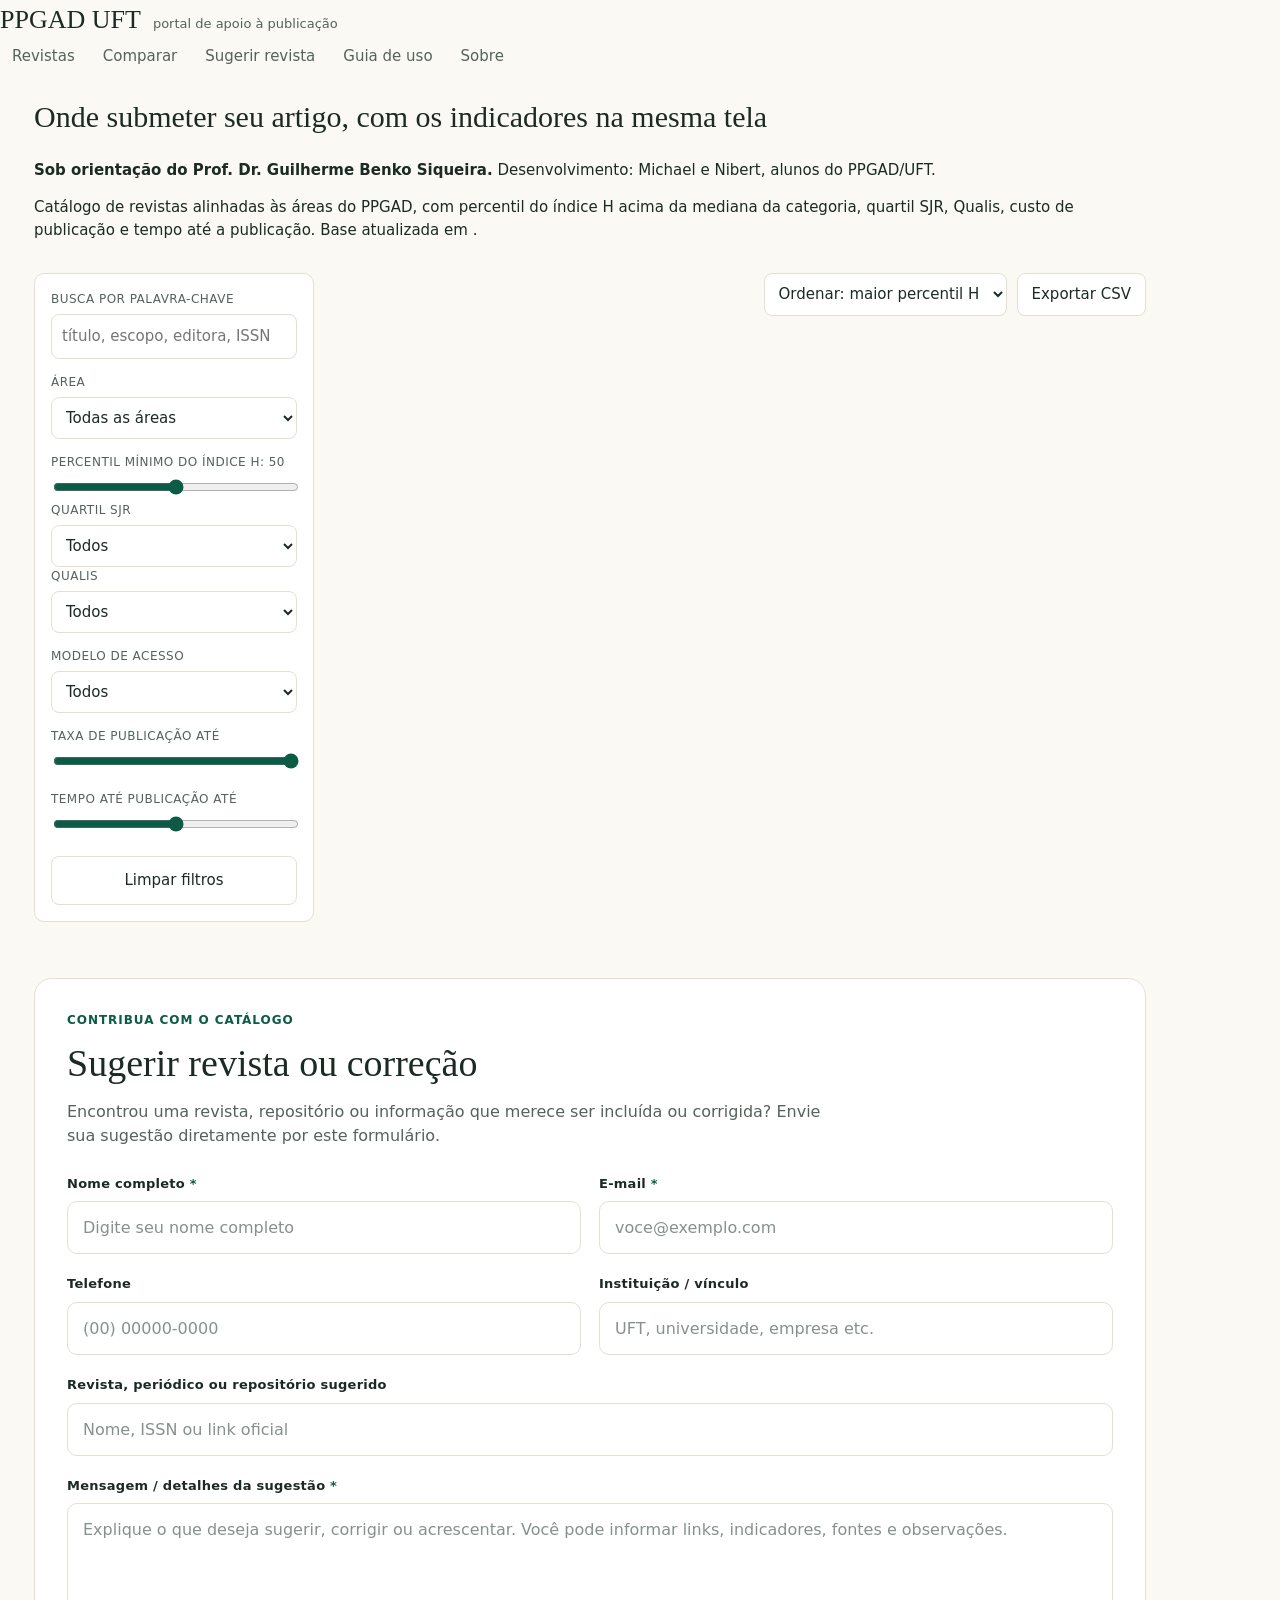
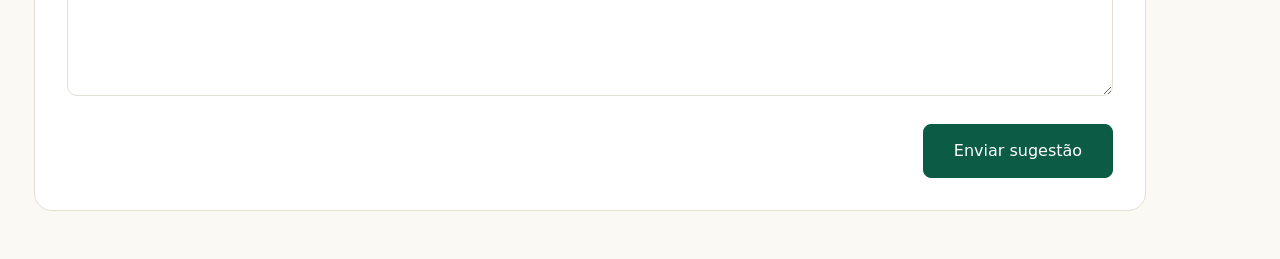
==== index.html @ 0d626e00 "Corrige fechamento da seção principal" ====
<!DOCTYPE html>
<html lang="pt-BR">
<head>
<meta charset="utf-8">
<meta name="viewport" content="width=device-width, initial-scale=1">
<title>PPGAD UFT | Revistas e Repositórios</title><meta name="description" content="Portal de apoio à publicação científica do PPGAD/UFT.">
<link rel="stylesheet" href="assets/css/style.css">
</head>
<body>
<header>
  <div class="brand">PPGAD UFT <small>portal de apoio à publicação</small></div>
  <nav>
    <a href="#" id="nav-rev" class="on">Revistas</a>
    <a href="#comparar" id="nav-cmp">Comparar</a>
    <a href="#sugerir" id="nav-sugerir">Sugerir revista</a>
    <a href="#">Guia de uso</a>
    <a href="#">Sobre</a>
  </nav>
</header>

<main>
  <h1>Onde submeter seu artigo, com os indicadores na mesma tela</h1><p><strong>Sob orientação do Prof. Dr. Guilherme Benko Siqueira.</strong> Desenvolvimento: Michael e Nibert, alunos do PPGAD/UFT.</p>
  <p class="lead">Catálogo de revistas alinhadas às áreas do PPGAD, com percentil do índice H acima da mediana da categoria, quartil SJR, Qualis, custo de publicação e tempo até a publicação. Base atualizada em <span id="base-data"></span>.</p>

  <div class="layout" id="revistas">
    <aside aria-label="Filtros">
      <label for="q">Busca por palavra-chave</label>
      <input type="text" id="q" placeholder="título, escopo, editora, ISSN">
      <label for="area">Área</label>
      <select id="area"><option value="">Todas as áreas</option></select>
      <label for="perc">Percentil mínimo do índice H: <span id="perc-v">50</span></label>
      <input type="range" id="perc" min="0" max="100" value="50">
      <div class="two">
        <div><label for="sjr">Quartil SJR</label><select id="sjr"><option value="">Todos</option><option>Q1</option><option>Q2</option><option>Q3</option><option>Q4</option></select></div>
        <div><label for="qualis">Qualis</label><select id="qualis"><option value="">Todos</option></select></div>
      </div>
      <label for="acesso">Modelo de acesso</label>
      <select id="acesso"><option value="">Todos</option></select>
      <label for="taxa">Taxa de publicação até <span id="taxa-v"></span></label>
      <input type="range" id="taxa" min="0" step="100">
      <label for="dias">Tempo até publicação até <span id="dias-v"></span></label>
      <input type="range" id="dias" min="0" step="1">
      <button type="button" id="limpar">Limpar filtros</button>
    </aside>

    <section aria-live="polite">
      <div class="bar">
        <span id="count"></span>
        <div>
          <select id="ord" aria-label="Ordenar">
            <option value="h">Ordenar: maior percentil H</option>
            <option value="nome">Ordenar: nome (A–Z)</option>
            <option value="taxa">Ordenar: menor taxa</option>
            <option value="dias">Ordenar: menor prazo</option>
          </select>
          <button type="button" id="csv">Exportar CSV</button>
        </div>
      </div>
      <div id="lista"></div>
    </section>
  </div>

  <section id="comparar">
    <h2 style="font-size:28px;margin:32px 0 12px">Comparar revistas</h2>
    <div class="scroll" id="cmp-tabela"></div>
  </section>
<section id="sugerir" class="suggest-section" aria-labelledby="sugerir-titulo">
  <div class="suggest-header">
    <div>
      <div class="eyebrow">Contribua com o catálogo</div>
      <h2 id="sugerir-titulo">Sugerir revista ou correção</h2>
      <p>Encontrou uma revista, repositório ou informação que merece ser incluída ou corrigida? Envie sua sugestão diretamente por este formulário.</p>
    </div>
  </div>
  <form class="suggest-form" action="https://formsubmit.co/mdqmichael@gmail.com" method="POST">
    <input type="hidden" name="_subject" value="Sugestão para o portal PPGAD UFT">
    <input type="hidden" name="_template" value="table">
    <input type="hidden" name="_captcha" value="true">
    <input type="hidden" name="_next" value="https://agroenergia.github.io/UFT/">
    <div class="suggest-grid">
      <div class="field"><label for="nome">Nome completo <span>*</span></label><input id="nome" name="nome" type="text" required autocomplete="name" placeholder="Digite seu nome completo"></div>
      <div class="field"><label for="email">E-mail <span>*</span></label><input id="email" name="email" type="email" required autocomplete="email" placeholder="voce@exemplo.com"></div>
      <div class="field"><label for="telefone">Telefone</label><input id="telefone" name="telefone" type="tel" autocomplete="tel" placeholder="(00) 00000-0000"></div>
      <div class="field"><label for="instituicao">Instituição / vínculo</label><input id="instituicao" name="instituicao" type="text" placeholder="UFT, universidade, empresa etc."></div>
      <div class="field field-full"><label for="revista">Revista, periódico ou repositório sugerido</label><input id="revista" name="revista" type="text" placeholder="Nome, ISSN ou link oficial"></div>
      <div class="field field-full"><label for="mensagem">Mensagem / detalhes da sugestão <span>*</span></label><textarea id="mensagem" name="mensagem" rows="7" required placeholder="Explique o que deseja sugerir, corrigir ou acrescentar. Você pode informar links, indicadores, fontes e observações."></textarea></div>
    </div>
    <div class="suggest-actions"><button type="submit" class="primary suggest-submit">Enviar sugestão</button></div>
  </form>
</section>
</main>

<script type="module" src="assets/js/app.js?v=20260925"></script>
</body>
</html>
---- assets/css/style.css ----
:root{--bg:#fbf9f3;--card:#fff;--ink:#1c2a24;--mut:#55625b;--line:#e3dfd2;--g:#0b5b45;--chip:#f3f0e4}*{box-sizing:border-box}html{scroll-behavior:smooth;scroll-padding-top:80px}body{margin:0;background:var(--bg);color:var(--ink);font:15px/1.5 system-ui,-apple-system,"Segoe UI",sans-serif}h1,h2,.brand{font-family:Georgia,"Times New Roman",serif;font-weight:400}.site-nav{display:flex;align-items:center;justify-content:space-between;flex-wrap:wrap;gap:8px 24px;padding:14px 34px;border-bottom:1px solid var(--line)}.brand{font-size:26px}.brand small{font:13px system-ui,sans-serif;color:var(--mut);margin-left:6px}nav{display:flex;gap:4px}nav a{padding:6px 12px;border-radius:6px;color:var(--mut);text-decoration:none}nav a:hover{background:var(--chip)}main{max-width:1180px;padding:0 34px 48px}.hero{padding-top:1px}.hero h1{font-size:clamp(30px,5vw,48px);line-height:1.2;margin:40px 0 20px;max-width:800px}.hero p{color:var(--mut);max-width:800px}.layout{display:grid;grid-template-columns:280px 1fr;gap:24px;margin-top:32px;align-items:start}@media(max-width:800px){.layout{grid-template-columns:1fr}.site-nav,main{padding-left:16px;padding-right:16px}}aside,.card{background:var(--card);border:1px solid var(--line);border-radius:10px}aside{padding:16px}label{display:block;font-size:12px;letter-spacing:.04em;color:var(--mut);margin:14px 0 6px;text-transform:uppercase}aside label:first-child{margin-top:0}input[type=text],select{width:100%;padding:10px;border:1px solid var(--line);border-radius:8px;background:var(--card);color:var(--ink);font:inherit}input[type=range]{width:100%;accent-color:var(--g)}button,.btn{font:inherit;font-weight:500;padding:9px 14px;border:1px solid var(--line);border-radius:8px;background:var(--card);color:var(--ink);cursor:pointer;text-decoration:none;display:inline-block}button:hover,.btn:hover{border-color:var(--g)}:focus-visible{outline:2px solid var(--g);outline-offset:2px}aside button{width:100%;margin-top:18px;padding:12px}.bar{display:flex;justify-content:space-between;align-items:center;flex-wrap:wrap;gap:10px;margin-bottom:12px;color:var(--mut)}.bar div{display:flex;gap:10px}.bar select{width:auto}.card{position:relative;padding:16px 18px;margin-bottom:16px}.card h2{font-size:21px;margin:0 0 2px;padding-right:100px}.meta{font-size:12.5px;color:var(--mut)}.card p{margin:8px 0 12px}.cmp{position:absolute;top:16px;right:18px;font-size:13px;color:var(--mut);display:flex;gap:6px;align-items:center}.chips{display:flex;flex-wrap:wrap;gap:8px;margin-bottom:14px}.chips span{background:var(--chip);border:1px solid var(--line);border-radius:999px;padding:3px 12px;font-size:13px}.act{display:flex;align-items:center;gap:12px;flex-wrap:wrap}.act small{color:var(--mut)}.empty{padding:40px 0;color:var(--mut)}#comparar{display:none}table{width:100%;border-collapse:collapse;background:var(--card);border:1px solid var(--line)}th,td{padding:10px 12px;text-align:left;border-bottom:1px solid var(--line);vertical-align:top}.scroll{overflow-x:auto}.site-footer{border-top:1px solid var(--line);padding:28px 34px;color:var(--mut)}.site-footer a{color:var(--g)}.mentor{border:1px solid var(--line);background:var(--card);border-radius:12px;padding:16px;margin-top:16px;max-width:700px}.eyebrow{font-size:12px;text-transform:uppercase;letter-spacing:.08em;color:var(--g);font-weight:700}
.modal-backdrop{position:fixed;inset:0;background:rgba(20,32,27,.58);display:flex;align-items:center;justify-content:center;padding:18px;z-index:1000;backdrop-filter:blur(3px)}.modal-backdrop[hidden]{display:none}.modal{position:relative;width:min(680px,100%);max-height:92vh;overflow:auto;background:var(--card);border:1px solid var(--line);border-radius:16px;padding:26px;box-shadow:0 24px 70px rgba(0,0,0,.22)}.modal h2{font-size:30px;margin:4px 45px 6px 0}.modal-intro{color:var(--mut);margin:0 0 18px}.modal-close{position:absolute;right:16px;top:14px;border:0;background:transparent;font-size:30px;line-height:1;padding:4px 9px;color:var(--mut)}.modal-close:hover{background:var(--chip);border-color:transparent}.form-grid{display:grid;grid-template-columns:1fr 1fr;gap:0 14px}.modal textarea{width:100%;resize:vertical;padding:10px;border:1px solid var(--line);border-radius:8px;background:var(--card);color:var(--ink);font:inherit}.modal-actions{display:flex;justify-content:flex-end;gap:10px;margin-top:18px}.modal .primary{background:var(--g);color:#fff;border-color:var(--g)}.modal .primary:hover{opacity:.92}@media(max-width:600px){.modal{padding:20px}.form-grid{grid-template-columns:1fr}.modal h2{font-size:25px}}
/* Formulário de sugestões — seção integrada à página */
.suggest-section{margin:56px 0 0;padding:32px;background:var(--card);border:1px solid var(--line);border-radius:18px;scroll-margin-top:90px}.suggest-header{max-width:780px}.suggest-section h2{font-size:clamp(28px,4vw,38px);margin:6px 0 8px}.suggest-header p{color:var(--mut);font-size:16px;margin:0}.suggest-form{margin-top:26px}.suggest-grid{display:grid;grid-template-columns:1fr 1fr;gap:20px 18px}.field label{font-size:13px;margin:0 0 8px;letter-spacing:.02em;text-transform:none;font-weight:600;color:var(--ink)}.field label span{color:var(--g)}.suggest-form input,.suggest-form textarea{width:100%;padding:14px 15px;border:1px solid var(--line);border-radius:10px;background:#fff;color:var(--ink);font:inherit;font-size:16px;line-height:1.45;min-height:50px}.suggest-form textarea{min-height:170px;resize:vertical}.suggest-form input::placeholder,.suggest-form textarea::placeholder{color:#87918b}.suggest-form input:focus,.suggest-form textarea:focus{border-color:var(--g);outline:2px solid rgba(11,91,69,.12);outline-offset:1px}.field-full{grid-column:1 / -1}.suggest-actions{display:flex;justify-content:flex-end;margin-top:22px}.suggest-submit{min-width:190px;padding:14px 22px;background:var(--g);color:#fff;border-color:var(--g);font-size:16px}.suggest-submit:hover{opacity:.92;color:#fff}.site-footer{margin-top:28px}@media(max-width:700px){.suggest-section{margin-top:40px;padding:22px 18px;border-radius:14px}.suggest-grid{grid-template-columns:1fr;gap:17px}.field-full{grid-column:auto}.suggest-actions{justify-content:stretch}.suggest-submit{width:100%;min-height:54px}.suggest-form input,.suggest-form textarea{font-size:16px;padding:14px}.suggest-section h2{font-size:28px}}
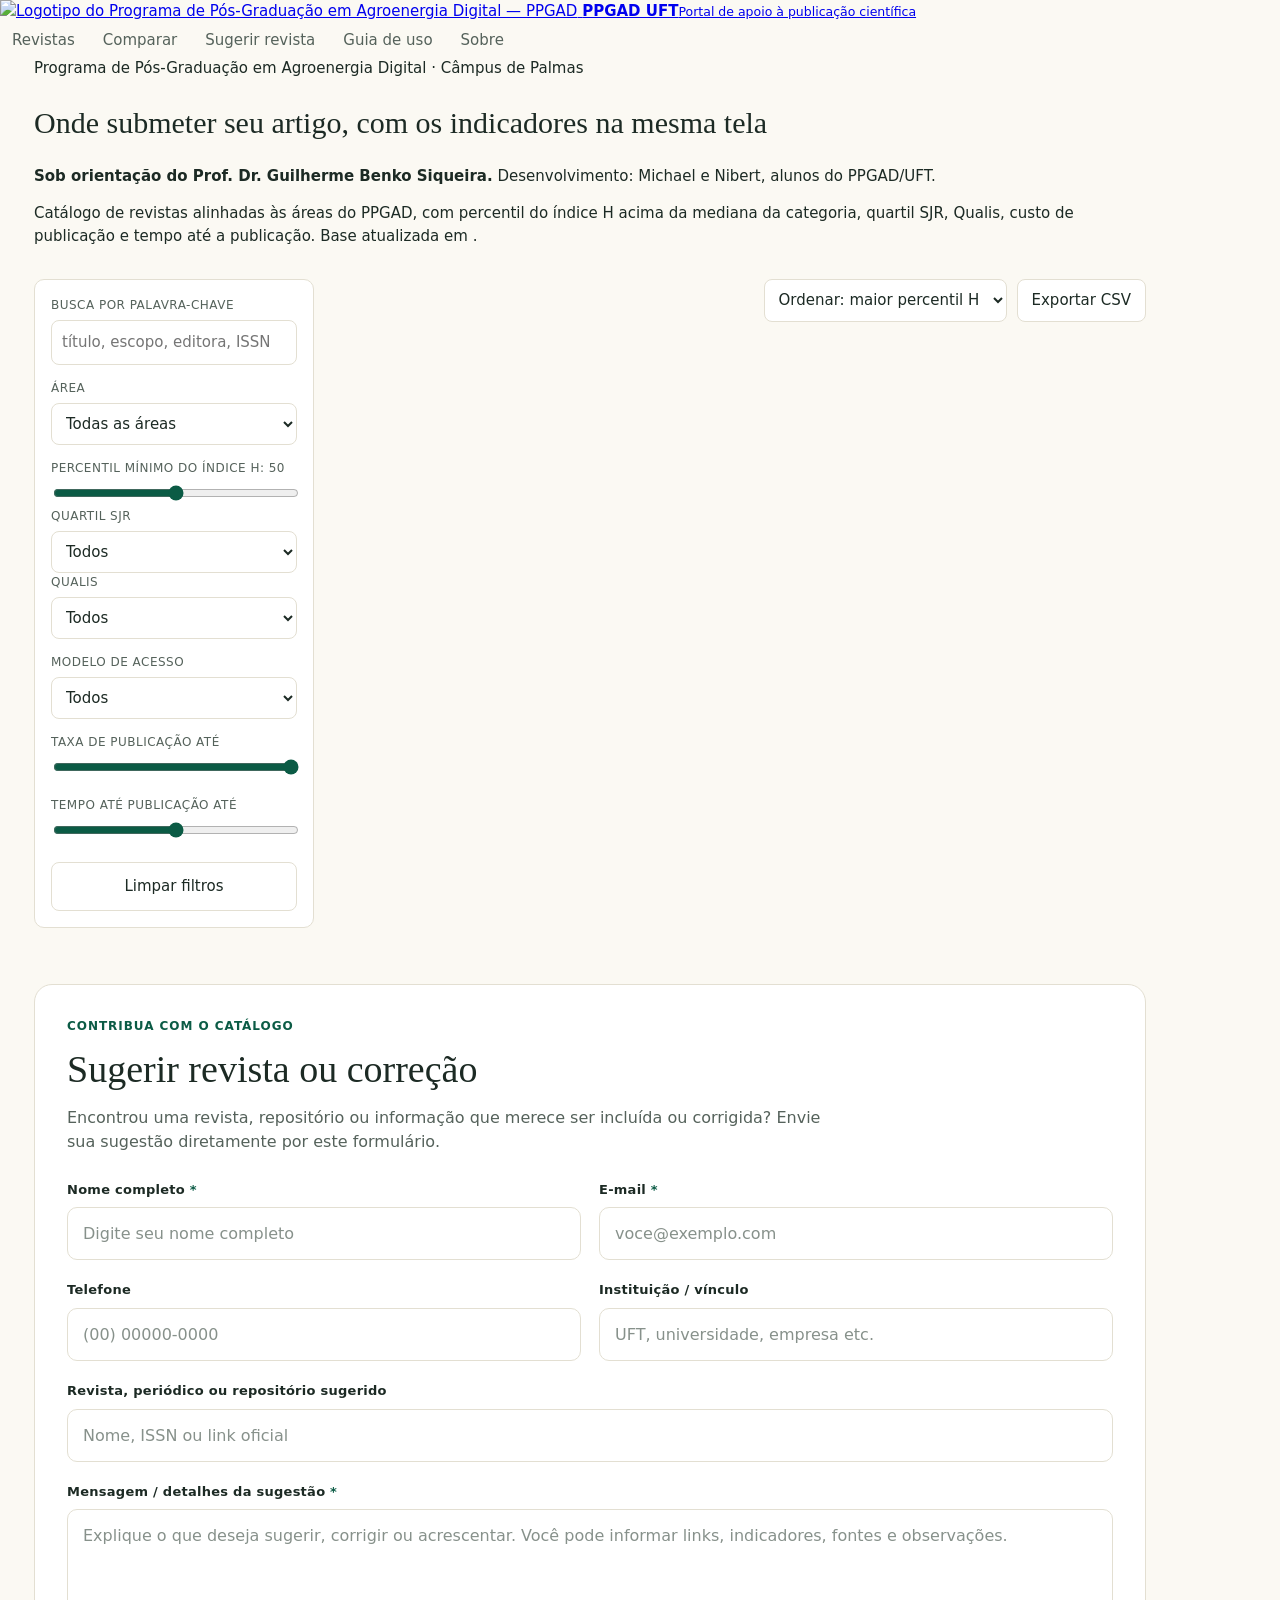
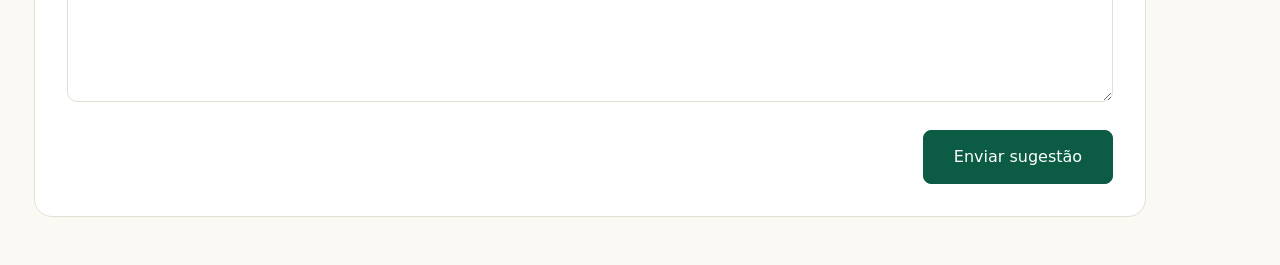
==== commit a26ad5a1: "Adiciona identidade visual oficial do PPGAD ao cabeçalho" ====
--- a/index.html
+++ b/index.html
@@ -7,8 +7,11 @@
 <link rel="stylesheet" href="assets/css/style.css">
 </head>
 <body>
-<header>
-  <div class="brand">PPGAD UFT <small>portal de apoio à publicação</small></div>
+<header class="site-header">
+  <a class="brand-lockup" href="#revistas" aria-label="PPGAD UFT — início">
+    <img class="ppgad-logo" src="https://docs.uft.edu.br/share/proxy/alfresco-noauth/api/internal/shared/node/UI5_A5t5TrCZ39Srrs4OSQ/content/PPGAD_Sigla.png" alt="Logotipo do Programa de Pós-Graduação em Agroenergia Digital — PPGAD">
+    <span class="brand-text"><strong>PPGAD UFT</strong><small>Portal de apoio à publicação científica</small></span>
+  </a>
   <nav>
     <a href="#" id="nav-rev" class="on">Revistas</a>
     <a href="#comparar" id="nav-cmp">Comparar</a>
@@ -19,6 +22,7 @@
 </header>
 
 <main>
+  <div class="program-badge">Programa de Pós-Graduação em Agroenergia Digital · Câmpus de Palmas</div>
   <h1>Onde submeter seu artigo, com os indicadores na mesma tela</h1><p><strong>Sob orientação do Prof. Dr. Guilherme Benko Siqueira.</strong> Desenvolvimento: Michael e Nibert, alunos do PPGAD/UFT.</p>
   <p class="lead">Catálogo de revistas alinhadas às áreas do PPGAD, com percentil do índice H acima da mediana da categoria, quartil SJR, Qualis, custo de publicação e tempo até a publicação. Base atualizada em <span id="base-data"></span>.</p>
 
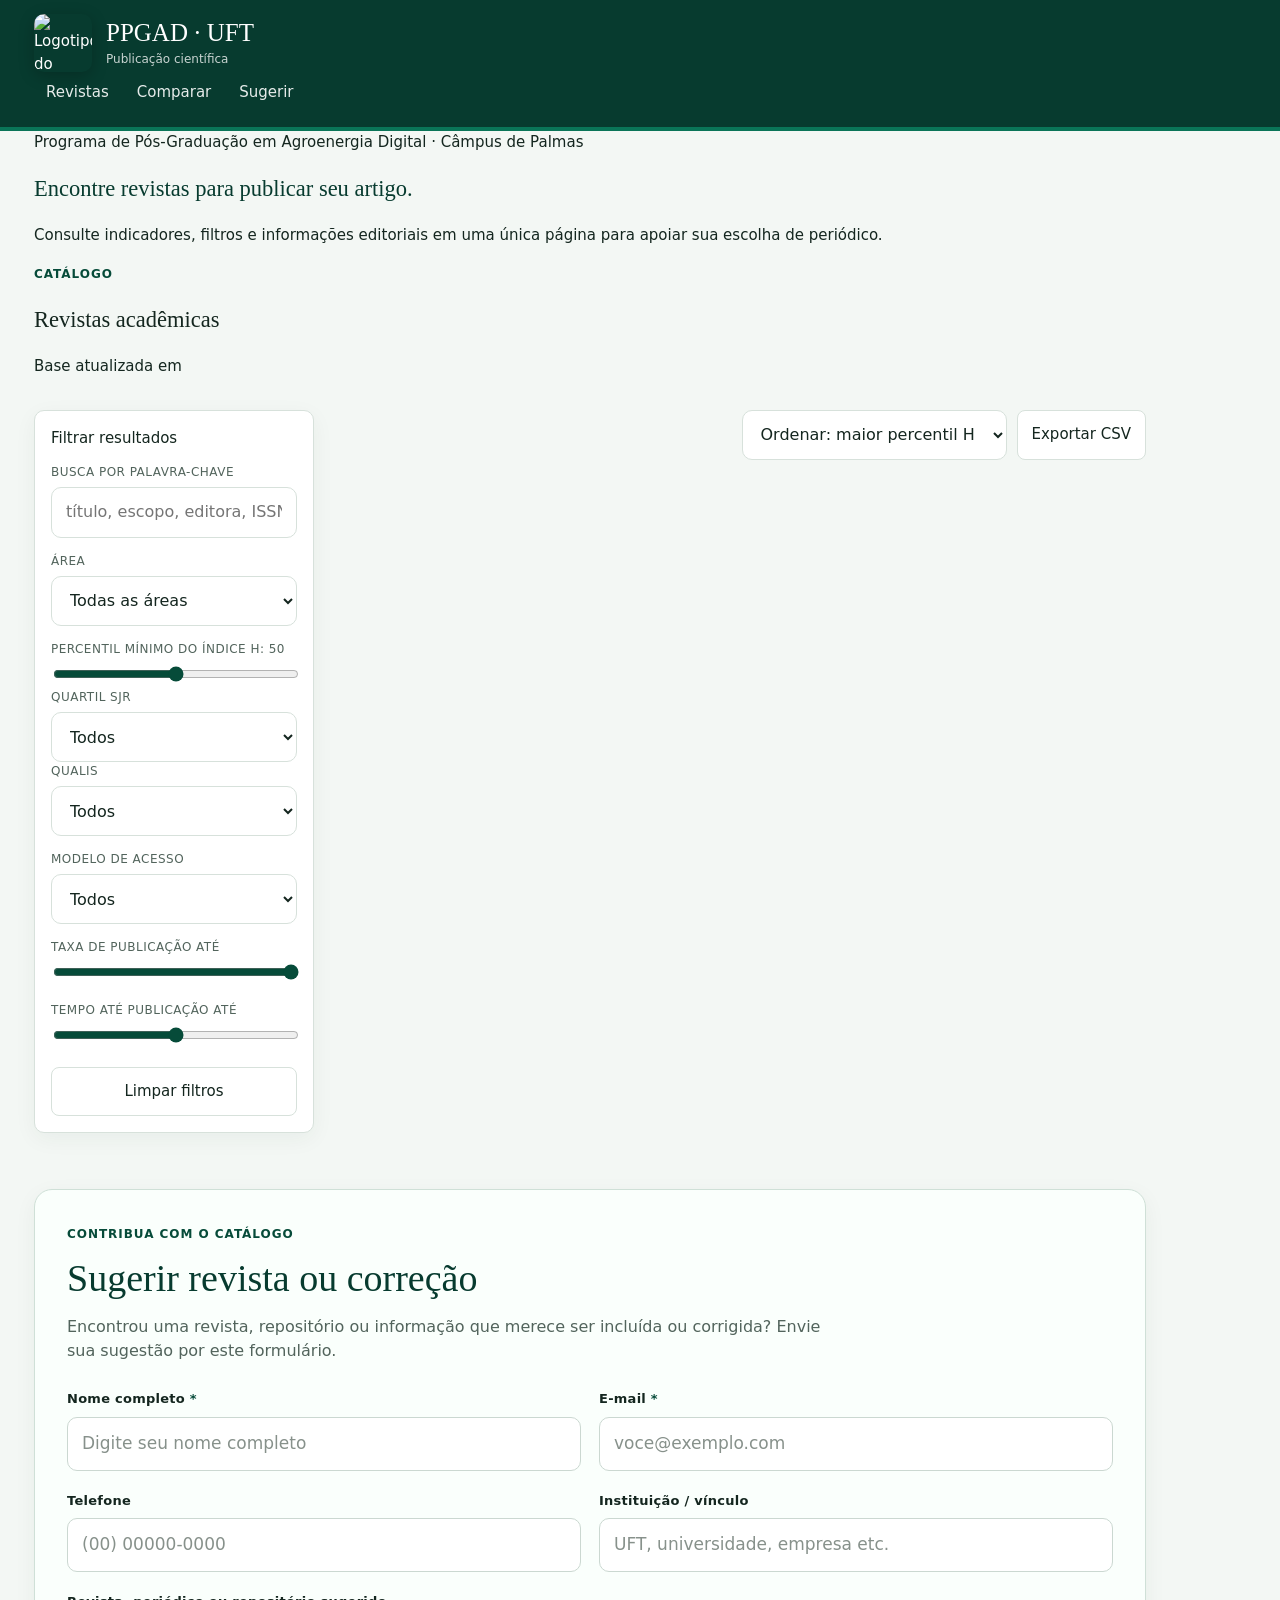
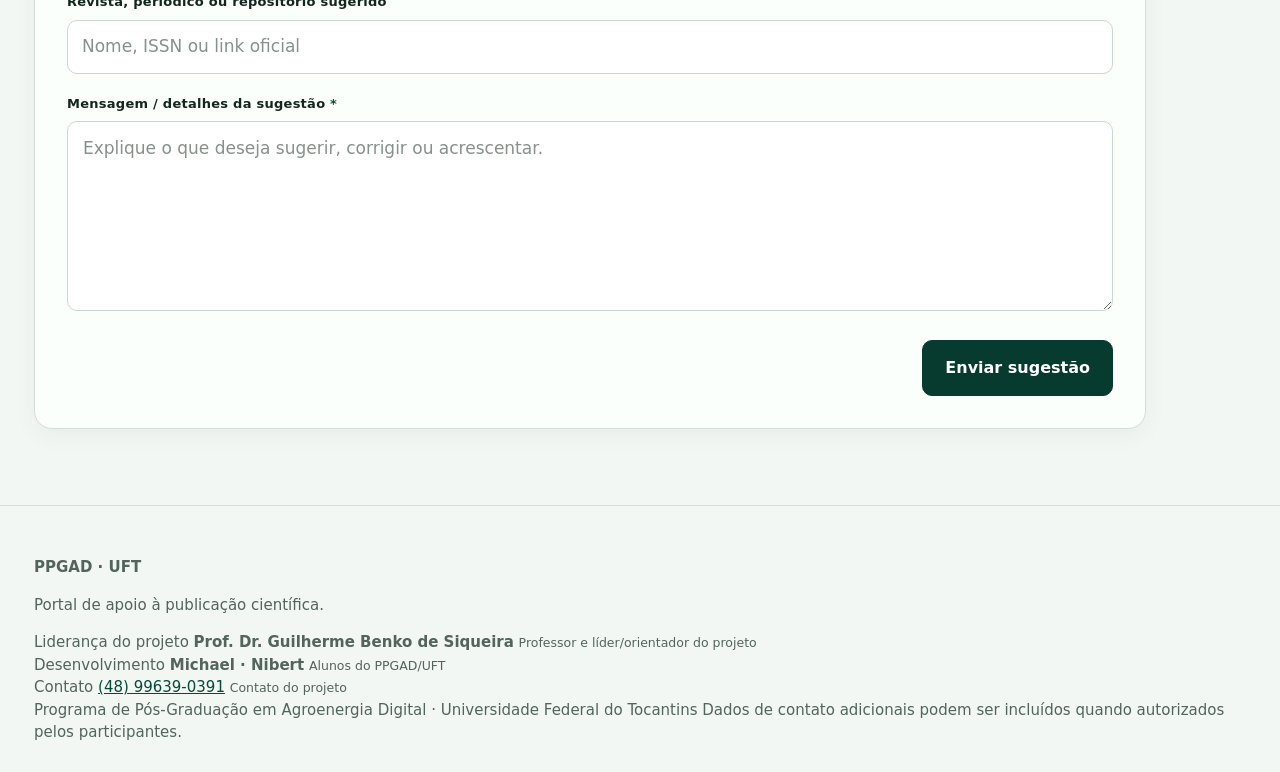
==== commit cb6a3d57: "Refina layout de página única e organiza créditos no rodapé" ====
--- a/index.html
+++ b/index.html
@@ -3,97 +3,197 @@
 <head>
 <meta charset="utf-8">
 <meta name="viewport" content="width=device-width, initial-scale=1">
-<title>PPGAD UFT | Revistas e Repositórios</title><meta name="description" content="Portal de apoio à publicação científica do PPGAD/UFT.">
+<title>PPGAD UFT | Revistas e Repositórios</title>
+<meta name="description" content="Portal de apoio à publicação científica do Programa de Pós-Graduação em Agroenergia Digital da UFT.">
 <link rel="stylesheet" href="assets/css/style.css">
 </head>
 <body>
+
 <header class="site-header">
-  <a class="brand-lockup" href="#revistas" aria-label="PPGAD UFT — início">
-    <img class="ppgad-logo" src="https://docs.uft.edu.br/share/proxy/alfresco-noauth/api/internal/shared/node/UI5_A5t5TrCZ39Srrs4OSQ/content/PPGAD_Sigla.png" alt="Logotipo do Programa de Pós-Graduação em Agroenergia Digital — PPGAD">
-    <span class="brand-text"><strong>PPGAD UFT</strong><small>Portal de apoio à publicação científica</small></span>
-  </a>
-  <nav>
-    <a href="#" id="nav-rev" class="on">Revistas</a>
-    <a href="#comparar" id="nav-cmp">Comparar</a>
-    <a href="#sugerir" id="nav-sugerir">Sugerir revista</a>
-    <a href="#">Guia de uso</a>
-    <a href="#">Sobre</a>
-  </nav>
+  <div class="header-inner">
+    <a class="brand-lockup" href="#inicio" aria-label="PPGAD UFT — início">
+      <img class="ppgad-logo" src="https://docs.uft.edu.br/share/proxy/alfresco-noauth/api/internal/shared/node/UI5_A5t5TrCZ39Srrs4OSQ/content/PPGAD_Sigla.png" alt="Logotipo do Programa de Pós-Graduação em Agroenergia Digital — PPGAD">
+      <span class="brand-text">
+        <strong>PPGAD · UFT</strong>
+        <small>Publicação científica</small>
+      </span>
+    </a>
+    <nav aria-label="Navegação principal">
+      <a href="#revistas" class="on">Revistas</a>
+      <a href="#comparar">Comparar</a>
+      <a href="#sugerir">Sugerir</a>
+    </nav>
+  </div>
 </header>
 
-<main>
-  <div class="program-badge">Programa de Pós-Graduação em Agroenergia Digital · Câmpus de Palmas</div>
-  <h1>Onde submeter seu artigo, com os indicadores na mesma tela</h1><p><strong>Sob orientação do Prof. Dr. Guilherme Benko Siqueira.</strong> Desenvolvimento: Michael e Nibert, alunos do PPGAD/UFT.</p>
-  <p class="lead">Catálogo de revistas alinhadas às áreas do PPGAD, com percentil do índice H acima da mediana da categoria, quartil SJR, Qualis, custo de publicação e tempo até a publicação. Base atualizada em <span id="base-data"></span>.</p>
+<main id="inicio">
+  <section class="intro">
+    <div class="program-kicker">Programa de Pós-Graduação em Agroenergia Digital · Câmpus de Palmas</div>
+    <h1>Encontre revistas para publicar seu artigo.</h1>
+    <p class="lead">Consulte indicadores, filtros e informações editoriais em uma única página para apoiar sua escolha de periódico.</p>
+  </section>
 
-  <div class="layout" id="revistas">
-    <aside aria-label="Filtros">
-      <label for="q">Busca por palavra-chave</label>
-      <input type="text" id="q" placeholder="título, escopo, editora, ISSN">
-      <label for="area">Área</label>
-      <select id="area"><option value="">Todas as áreas</option></select>
-      <label for="perc">Percentil mínimo do índice H: <span id="perc-v">50</span></label>
-      <input type="range" id="perc" min="0" max="100" value="50">
-      <div class="two">
-        <div><label for="sjr">Quartil SJR</label><select id="sjr"><option value="">Todos</option><option>Q1</option><option>Q2</option><option>Q3</option><option>Q4</option></select></div>
-        <div><label for="qualis">Qualis</label><select id="qualis"><option value="">Todos</option></select></div>
+  <section class="catalog-section" id="revistas" aria-labelledby="titulo-revistas">
+    <div class="section-heading">
+      <div>
+        <span class="eyebrow">Catálogo</span>
+        <h2 id="titulo-revistas">Revistas acadêmicas</h2>
       </div>
-      <label for="acesso">Modelo de acesso</label>
-      <select id="acesso"><option value="">Todos</option></select>
-      <label for="taxa">Taxa de publicação até <span id="taxa-v"></span></label>
-      <input type="range" id="taxa" min="0" step="100">
-      <label for="dias">Tempo até publicação até <span id="dias-v"></span></label>
-      <input type="range" id="dias" min="0" step="1">
-      <button type="button" id="limpar">Limpar filtros</button>
-    </aside>
+      <span class="data-note">Base atualizada em <span id="base-data"></span></span>
+    </div>
 
-    <section aria-live="polite">
-      <div class="bar">
-        <span id="count"></span>
-        <div>
-          <select id="ord" aria-label="Ordenar">
-            <option value="h">Ordenar: maior percentil H</option>
-            <option value="nome">Ordenar: nome (A–Z)</option>
-            <option value="taxa">Ordenar: menor taxa</option>
-            <option value="dias">Ordenar: menor prazo</option>
-          </select>
-          <button type="button" id="csv">Exportar CSV</button>
+    <div class="layout">
+      <aside aria-label="Filtros">
+        <div class="filter-title">Filtrar resultados</div>
+
+        <label for="q">Busca por palavra-chave</label>
+        <input type="text" id="q" placeholder="título, escopo, editora, ISSN">
+
+        <label for="area">Área</label>
+        <select id="area"><option value="">Todas as áreas</option></select>
+
+        <label for="perc">Percentil mínimo do índice H: <span id="perc-v">50</span></label>
+        <input type="range" id="perc" min="0" max="100" value="50">
+
+        <div class="two">
+          <div>
+            <label for="sjr">Quartil SJR</label>
+            <select id="sjr">
+              <option value="">Todos</option>
+              <option>Q1</option><option>Q2</option><option>Q3</option><option>Q4</option>
+            </select>
+          </div>
+          <div>
+            <label for="qualis">Qualis</label>
+            <select id="qualis"><option value="">Todos</option></select>
+          </div>
+        </div>
+
+        <label for="acesso">Modelo de acesso</label>
+        <select id="acesso"><option value="">Todos</option></select>
+
+        <label for="taxa">Taxa de publicação até <span id="taxa-v"></span></label>
+        <input type="range" id="taxa" min="0" step="100">
+
+        <label for="dias">Tempo até publicação até <span id="dias-v"></span></label>
+        <input type="range" id="dias" min="0" step="1">
+
+        <button type="button" id="limpar" class="filter-clear">Limpar filtros</button>
+      </aside>
+
+      <section aria-live="polite">
+        <div class="bar">
+          <span id="count"></span>
+          <div class="bar-actions">
+            <select id="ord" aria-label="Ordenar">
+              <option value="h">Ordenar: maior percentil H</option>
+              <option value="nome">Ordenar: nome (A–Z)</option>
+              <option value="taxa">Ordenar: menor taxa</option>
+              <option value="dias">Ordenar: menor prazo</option>
+            </select>
+            <button type="button" id="csv">Exportar CSV</button>
+          </div>
+        </div>
+        <div id="lista"></div>
+      </section>
+    </div>
+  </section>
+
+  <section class="compare-section" id="comparar" aria-labelledby="titulo-comparar">
+    <div class="section-heading">
+      <div>
+        <span class="eyebrow">Análise</span>
+        <h2 id="titulo-comparar">Comparar revistas</h2>
+      </div>
+      <span class="section-help">Selecione revistas no catálogo para comparar.</span>
+    </div>
+    <div class="scroll" id="cmp-tabela"></div>
+  </section>
+
+  <section id="sugerir" class="suggest-section" aria-labelledby="sugerir-titulo">
+    <div class="suggest-header">
+      <span class="eyebrow">Contribua com o catálogo</span>
+      <h2 id="sugerir-titulo">Sugerir revista ou correção</h2>
+      <p>Encontrou uma revista, repositório ou informação que merece ser incluída ou corrigida? Envie sua sugestão por este formulário.</p>
+    </div>
+
+    <form class="suggest-form" action="https://formsubmit.co/mdqmichael@gmail.com" method="POST">
+      <input type="hidden" name="_subject" value="Sugestão para o portal PPGAD UFT">
+      <input type="hidden" name="_template" value="table">
+      <input type="hidden" name="_captcha" value="true">
+      <input type="hidden" name="_next" value="https://agroenergia.github.io/UFT/">
+
+      <div class="suggest-grid">
+        <div class="field">
+          <label for="nome">Nome completo <span>*</span></label>
+          <input id="nome" name="nome" type="text" required autocomplete="name" placeholder="Digite seu nome completo">
+        </div>
+        <div class="field">
+          <label for="email">E-mail <span>*</span></label>
+          <input id="email" name="email" type="email" required autocomplete="email" placeholder="voce@exemplo.com">
+        </div>
+        <div class="field">
+          <label for="telefone">Telefone</label>
+          <input id="telefone" name="telefone" type="tel" autocomplete="tel" placeholder="(00) 00000-0000">
+        </div>
+        <div class="field">
+          <label for="instituicao">Instituição / vínculo</label>
+          <input id="instituicao" name="instituicao" type="text" placeholder="UFT, universidade, empresa etc.">
+        </div>
+        <div class="field field-full">
+          <label for="revista">Revista, periódico ou repositório sugerido</label>
+          <input id="revista" name="revista" type="text" placeholder="Nome, ISSN ou link oficial">
+        </div>
+        <div class="field field-full">
+          <label for="mensagem">Mensagem / detalhes da sugestão <span>*</span></label>
+          <textarea id="mensagem" name="mensagem" rows="6" required placeholder="Explique o que deseja sugerir, corrigir ou acrescentar."></textarea>
         </div>
       </div>
-      <div id="lista"></div>
-    </section>
-  </div>
 
-  <section id="comparar">
-    <h2 style="font-size:28px;margin:32px 0 12px">Comparar revistas</h2>
-    <div class="scroll" id="cmp-tabela"></div>
+      <div class="suggest-actions">
+        <button type="submit" class="primary suggest-submit">Enviar sugestão</button>
+      </div>
+    </form>
   </section>
-<section id="sugerir" class="suggest-section" aria-labelledby="sugerir-titulo">
-  <div class="suggest-header">
-    <div>
-      <div class="eyebrow">Contribua com o catálogo</div>
-      <h2 id="sugerir-titulo">Sugerir revista ou correção</h2>
-      <p>Encontrou uma revista, repositório ou informação que merece ser incluída ou corrigida? Envie sua sugestão diretamente por este formulário.</p>
+</main>
+
+<footer class="site-footer">
+  <div class="footer-inner">
+    <div class="footer-brand">
+      <img class="footer-logo" src="https://docs.uft.edu.br/share/proxy/alfresco-noauth/api/internal/shared/node/UI5_A5t5TrCZ39Srrs4OSQ/content/PPGAD_Sigla.png" alt="" aria-hidden="true">
+      <div>
+        <strong>PPGAD · UFT</strong>
+        <p>Portal de apoio à publicação científica.</p>
+      </div>
+    </div>
+
+    <div class="footer-columns">
+      <section>
+        <span class="footer-label">Liderança do projeto</span>
+        <strong>Prof. Dr. Guilherme Benko de Siqueira</strong>
+        <small>Professor e líder/orientador do projeto</small>
+      </section>
+
+      <section>
+        <span class="footer-label">Desenvolvimento</span>
+        <strong>Michael · Nibert</strong>
+        <small>Alunos do PPGAD/UFT</small>
+      </section>
+
+      <section>
+        <span class="footer-label">Contato</span>
+        <a href="tel:+5548996390391">(48) 99639-0391</a>
+        <small>Contato do projeto</small>
+      </section>
+    </div>
+
+    <div class="footer-bottom">
+      <span>Programa de Pós-Graduação em Agroenergia Digital · Universidade Federal do Tocantins</span>
+      <span>Dados de contato adicionais podem ser incluídos quando autorizados pelos participantes.</span>
     </div>
   </div>
-  <form class="suggest-form" action="https://formsubmit.co/mdqmichael@gmail.com" method="POST">
-    <input type="hidden" name="_subject" value="Sugestão para o portal PPGAD UFT">
-    <input type="hidden" name="_template" value="table">
-    <input type="hidden" name="_captcha" value="true">
-    <input type="hidden" name="_next" value="https://agroenergia.github.io/UFT/">
-    <div class="suggest-grid">
-      <div class="field"><label for="nome">Nome completo <span>*</span></label><input id="nome" name="nome" type="text" required autocomplete="name" placeholder="Digite seu nome completo"></div>
-      <div class="field"><label for="email">E-mail <span>*</span></label><input id="email" name="email" type="email" required autocomplete="email" placeholder="voce@exemplo.com"></div>
-      <div class="field"><label for="telefone">Telefone</label><input id="telefone" name="telefone" type="tel" autocomplete="tel" placeholder="(00) 00000-0000"></div>
-      <div class="field"><label for="instituicao">Instituição / vínculo</label><input id="instituicao" name="instituicao" type="text" placeholder="UFT, universidade, empresa etc."></div>
-      <div class="field field-full"><label for="revista">Revista, periódico ou repositório sugerido</label><input id="revista" name="revista" type="text" placeholder="Nome, ISSN ou link oficial"></div>
-      <div class="field field-full"><label for="mensagem">Mensagem / detalhes da sugestão <span>*</span></label><textarea id="mensagem" name="mensagem" rows="7" required placeholder="Explique o que deseja sugerir, corrigir ou acrescentar. Você pode informar links, indicadores, fontes e observações."></textarea></div>
-    </div>
-    <div class="suggest-actions"><button type="submit" class="primary suggest-submit">Enviar sugestão</button></div>
-  </form>
-</section>
-</main>
+</footer>
 
 <script type="module" src="assets/js/app.js?v=20260925"></script>
 </body>
-</html>
+</html>
--- a/assets/css/style.css
+++ b/assets/css/style.css
@@ -2,3 +2,28 @@
 .modal-backdrop{position:fixed;inset:0;background:rgba(20,32,27,.58);display:flex;align-items:center;justify-content:center;padding:18px;z-index:1000;backdrop-filter:blur(3px)}.modal-backdrop[hidden]{display:none}.modal{position:relative;width:min(680px,100%);max-height:92vh;overflow:auto;background:var(--card);border:1px solid var(--line);border-radius:16px;padding:26px;box-shadow:0 24px 70px rgba(0,0,0,.22)}.modal h2{font-size:30px;margin:4px 45px 6px 0}.modal-intro{color:var(--mut);margin:0 0 18px}.modal-close{position:absolute;right:16px;top:14px;border:0;background:transparent;font-size:30px;line-height:1;padding:4px 9px;color:var(--mut)}.modal-close:hover{background:var(--chip);border-color:transparent}.form-grid{display:grid;grid-template-columns:1fr 1fr;gap:0 14px}.modal textarea{width:100%;resize:vertical;padding:10px;border:1px solid var(--line);border-radius:8px;background:var(--card);color:var(--ink);font:inherit}.modal-actions{display:flex;justify-content:flex-end;gap:10px;margin-top:18px}.modal .primary{background:var(--g);color:#fff;border-color:var(--g)}.modal .primary:hover{opacity:.92}@media(max-width:600px){.modal{padding:20px}.form-grid{grid-template-columns:1fr}.modal h2{font-size:25px}}
 /* Formulário de sugestões — seção integrada à página */
 .suggest-section{margin:56px 0 0;padding:32px;background:var(--card);border:1px solid var(--line);border-radius:18px;scroll-margin-top:90px}.suggest-header{max-width:780px}.suggest-section h2{font-size:clamp(28px,4vw,38px);margin:6px 0 8px}.suggest-header p{color:var(--mut);font-size:16px;margin:0}.suggest-form{margin-top:26px}.suggest-grid{display:grid;grid-template-columns:1fr 1fr;gap:20px 18px}.field label{font-size:13px;margin:0 0 8px;letter-spacing:.02em;text-transform:none;font-weight:600;color:var(--ink)}.field label span{color:var(--g)}.suggest-form input,.suggest-form textarea{width:100%;padding:14px 15px;border:1px solid var(--line);border-radius:10px;background:#fff;color:var(--ink);font:inherit;font-size:16px;line-height:1.45;min-height:50px}.suggest-form textarea{min-height:170px;resize:vertical}.suggest-form input::placeholder,.suggest-form textarea::placeholder{color:#87918b}.suggest-form input:focus,.suggest-form textarea:focus{border-color:var(--g);outline:2px solid rgba(11,91,69,.12);outline-offset:1px}.field-full{grid-column:1 / -1}.suggest-actions{display:flex;justify-content:flex-end;margin-top:22px}.suggest-submit{min-width:190px;padding:14px 22px;background:var(--g);color:#fff;border-color:var(--g);font-size:16px}.suggest-submit:hover{opacity:.92;color:#fff}.site-footer{margin-top:28px}@media(max-width:700px){.suggest-section{margin-top:40px;padding:22px 18px;border-radius:14px}.suggest-grid{grid-template-columns:1fr;gap:17px}.field-full{grid-column:auto}.suggest-actions{justify-content:stretch}.suggest-submit{width:100%;min-height:54px}.suggest-form input,.suggest-form textarea{font-size:16px;padding:14px}.suggest-section h2{font-size:28px}}
+
+/* Identidade visual PPGAD/UFT e formulário responsivo */
+:root{--bg:#f3f7f4;--card:#ffffff;--ink:#14261f;--mut:#52645c;--line:#d7e1db;--g:#064b39;--g2:#073b2f;--chip:#e8f1ec}
+body{background:var(--bg);color:var(--ink)}
+.site-header{display:flex;align-items:center;justify-content:space-between;gap:24px;padding:14px 34px;background:var(--g2);border-bottom:4px solid #0a7558;position:sticky;top:0;z-index:50}
+.brand-lockup{display:flex;align-items:center;gap:14px;color:#fff;text-decoration:none;min-width:0}
+.ppgad-logo{width:58px;height:58px;object-fit:cover;border-radius:10px;box-shadow:0 4px 16px rgba(0,0,0,.22);flex:none}
+.brand-text{display:flex;flex-direction:column;line-height:1.15}
+.brand-text strong{font-family:Georgia,"Times New Roman",serif;font-size:25px;font-weight:500}
+.brand-text small{font-size:12px;color:rgba(255,255,255,.78);margin-top:5px}
+.site-header nav a{color:rgba(255,255,255,.9);padding:9px 12px;border-radius:8px}
+.site-header nav a:hover{background:rgba(255,255,255,.1);color:#fff}
+.program-badge{display:inline-flex;margin-top:28px;padding:7px 12px;border-radius:999px;background:#dcebe4;color:var(--g2);font-size:13px;font-weight:650}
+h1{color:var(--g2)}
+aside,.card,.suggest-section{box-shadow:0 6px 22px rgba(20,55,43,.05)}
+input[type=text],input[type=email],input[type=tel],select,textarea{width:100%;padding:13px 14px;min-height:50px;border:1px solid var(--line);border-radius:10px;background:#fff;color:var(--ink);font:inherit;font-size:16px;line-height:1.4}
+input[type=range]{width:100%;accent-color:var(--g)}
+input[type=text]:focus,input[type=email]:focus,input[type=tel]:focus,select:focus,textarea:focus{border-color:var(--g);outline:3px solid rgba(6,75,57,.13);outline-offset:1px}
+.suggest-section{background:#fafffc;border:1px solid #cfe0d7}
+.suggest-section h2{color:var(--g2)}
+.suggest-form input,.suggest-form textarea{min-height:54px;border-color:#cbd8d1;font-size:17px}
+.suggest-form textarea{min-height:190px}
+.suggest-submit{background:var(--g2);border-color:var(--g2);min-height:56px;border-radius:10px;font-weight:700}
+@media(max-width:900px){.site-header{align-items:flex-start;flex-direction:column;padding:12px 18px}.site-header nav{width:100%;overflow-x:auto;padding-bottom:2px}.site-header nav a{white-space:nowrap}.ppgad-logo{width:52px;height:52px}.brand-text strong{font-size:22px}}
+@media(max-width:700px){main{padding-left:16px;padding-right:16px}.program-badge{margin-top:20px}.suggest-form input,.suggest-form textarea{font-size:16px;min-height:54px}.suggest-form textarea{min-height:190px}.suggest-submit{width:100%}}
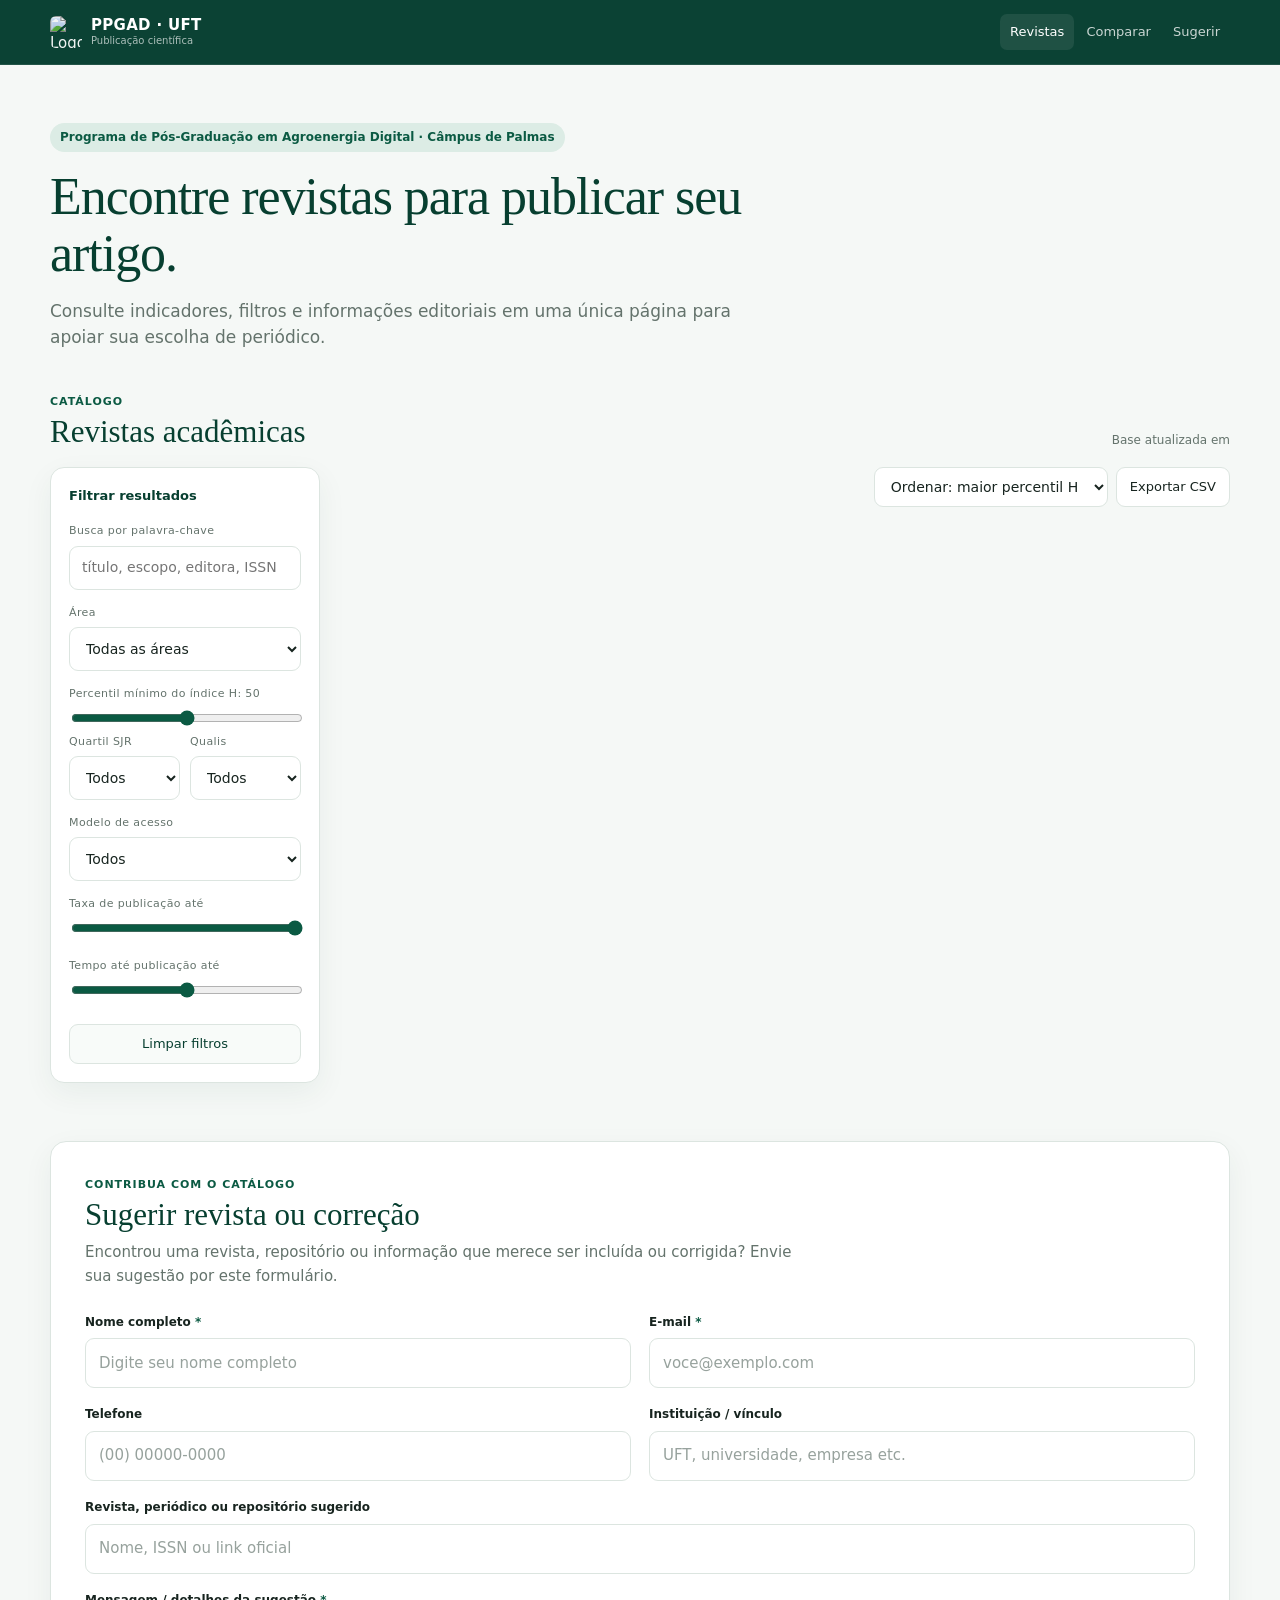
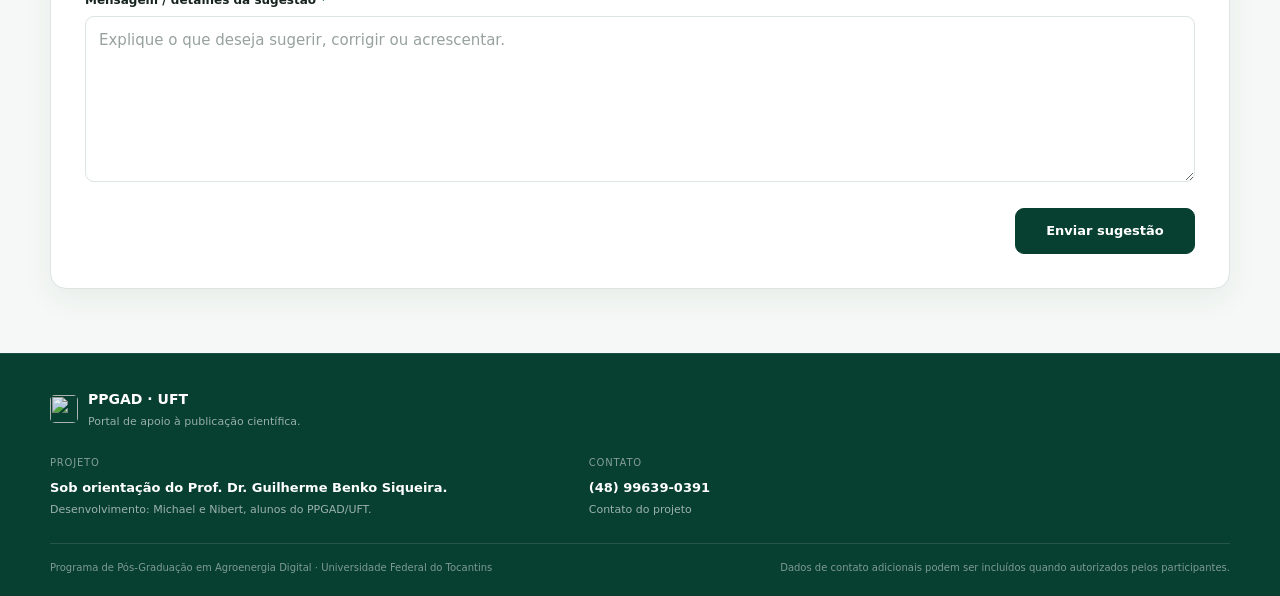
==== commit 2bc09dca: "Ajusta crédito de orientação e desenvolvimento no rodapé" ====
--- a/index.html
+++ b/index.html
@@ -168,16 +168,10 @@
     </div>
 
     <div class="footer-columns">
-      <section>
-        <span class="footer-label">Liderança do projeto</span>
-        <strong>Prof. Dr. Guilherme Benko de Siqueira</strong>
-        <small>Professor e líder/orientador do projeto</small>
-      </section>
-
-      <section>
-        <span class="footer-label">Desenvolvimento</span>
-        <strong>Michael · Nibert</strong>
-        <small>Alunos do PPGAD/UFT</small>
+      <section class="footer-project">
+        <span class="footer-label">Projeto</span>
+        <strong>Sob orientação do Prof. Dr. Guilherme Benko Siqueira.</strong>
+        <small>Desenvolvimento: Michael e Nibert, alunos do PPGAD/UFT.</small>
       </section>
 
       <section>
--- a/assets/css/style.css
+++ b/assets/css/style.css
@@ -1,29 +1,473 @@
-:root{--bg:#fbf9f3;--card:#fff;--ink:#1c2a24;--mut:#55625b;--line:#e3dfd2;--g:#0b5b45;--chip:#f3f0e4}*{box-sizing:border-box}html{scroll-behavior:smooth;scroll-padding-top:80px}body{margin:0;background:var(--bg);color:var(--ink);font:15px/1.5 system-ui,-apple-system,"Segoe UI",sans-serif}h1,h2,.brand{font-family:Georgia,"Times New Roman",serif;font-weight:400}.site-nav{display:flex;align-items:center;justify-content:space-between;flex-wrap:wrap;gap:8px 24px;padding:14px 34px;border-bottom:1px solid var(--line)}.brand{font-size:26px}.brand small{font:13px system-ui,sans-serif;color:var(--mut);margin-left:6px}nav{display:flex;gap:4px}nav a{padding:6px 12px;border-radius:6px;color:var(--mut);text-decoration:none}nav a:hover{background:var(--chip)}main{max-width:1180px;padding:0 34px 48px}.hero{padding-top:1px}.hero h1{font-size:clamp(30px,5vw,48px);line-height:1.2;margin:40px 0 20px;max-width:800px}.hero p{color:var(--mut);max-width:800px}.layout{display:grid;grid-template-columns:280px 1fr;gap:24px;margin-top:32px;align-items:start}@media(max-width:800px){.layout{grid-template-columns:1fr}.site-nav,main{padding-left:16px;padding-right:16px}}aside,.card{background:var(--card);border:1px solid var(--line);border-radius:10px}aside{padding:16px}label{display:block;font-size:12px;letter-spacing:.04em;color:var(--mut);margin:14px 0 6px;text-transform:uppercase}aside label:first-child{margin-top:0}input[type=text],select{width:100%;padding:10px;border:1px solid var(--line);border-radius:8px;background:var(--card);color:var(--ink);font:inherit}input[type=range]{width:100%;accent-color:var(--g)}button,.btn{font:inherit;font-weight:500;padding:9px 14px;border:1px solid var(--line);border-radius:8px;background:var(--card);color:var(--ink);cursor:pointer;text-decoration:none;display:inline-block}button:hover,.btn:hover{border-color:var(--g)}:focus-visible{outline:2px solid var(--g);outline-offset:2px}aside button{width:100%;margin-top:18px;padding:12px}.bar{display:flex;justify-content:space-between;align-items:center;flex-wrap:wrap;gap:10px;margin-bottom:12px;color:var(--mut)}.bar div{display:flex;gap:10px}.bar select{width:auto}.card{position:relative;padding:16px 18px;margin-bottom:16px}.card h2{font-size:21px;margin:0 0 2px;padding-right:100px}.meta{font-size:12.5px;color:var(--mut)}.card p{margin:8px 0 12px}.cmp{position:absolute;top:16px;right:18px;font-size:13px;color:var(--mut);display:flex;gap:6px;align-items:center}.chips{display:flex;flex-wrap:wrap;gap:8px;margin-bottom:14px}.chips span{background:var(--chip);border:1px solid var(--line);border-radius:999px;padding:3px 12px;font-size:13px}.act{display:flex;align-items:center;gap:12px;flex-wrap:wrap}.act small{color:var(--mut)}.empty{padding:40px 0;color:var(--mut)}#comparar{display:none}table{width:100%;border-collapse:collapse;background:var(--card);border:1px solid var(--line)}th,td{padding:10px 12px;text-align:left;border-bottom:1px solid var(--line);vertical-align:top}.scroll{overflow-x:auto}.site-footer{border-top:1px solid var(--line);padding:28px 34px;color:var(--mut)}.site-footer a{color:var(--g)}.mentor{border:1px solid var(--line);background:var(--card);border-radius:12px;padding:16px;margin-top:16px;max-width:700px}.eyebrow{font-size:12px;text-transform:uppercase;letter-spacing:.08em;color:var(--g);font-weight:700}
-.modal-backdrop{position:fixed;inset:0;background:rgba(20,32,27,.58);display:flex;align-items:center;justify-content:center;padding:18px;z-index:1000;backdrop-filter:blur(3px)}.modal-backdrop[hidden]{display:none}.modal{position:relative;width:min(680px,100%);max-height:92vh;overflow:auto;background:var(--card);border:1px solid var(--line);border-radius:16px;padding:26px;box-shadow:0 24px 70px rgba(0,0,0,.22)}.modal h2{font-size:30px;margin:4px 45px 6px 0}.modal-intro{color:var(--mut);margin:0 0 18px}.modal-close{position:absolute;right:16px;top:14px;border:0;background:transparent;font-size:30px;line-height:1;padding:4px 9px;color:var(--mut)}.modal-close:hover{background:var(--chip);border-color:transparent}.form-grid{display:grid;grid-template-columns:1fr 1fr;gap:0 14px}.modal textarea{width:100%;resize:vertical;padding:10px;border:1px solid var(--line);border-radius:8px;background:var(--card);color:var(--ink);font:inherit}.modal-actions{display:flex;justify-content:flex-end;gap:10px;margin-top:18px}.modal .primary{background:var(--g);color:#fff;border-color:var(--g)}.modal .primary:hover{opacity:.92}@media(max-width:600px){.modal{padding:20px}.form-grid{grid-template-columns:1fr}.modal h2{font-size:25px}}
-/* Formulário de sugestões — seção integrada à página */
-.suggest-section{margin:56px 0 0;padding:32px;background:var(--card);border:1px solid var(--line);border-radius:18px;scroll-margin-top:90px}.suggest-header{max-width:780px}.suggest-section h2{font-size:clamp(28px,4vw,38px);margin:6px 0 8px}.suggest-header p{color:var(--mut);font-size:16px;margin:0}.suggest-form{margin-top:26px}.suggest-grid{display:grid;grid-template-columns:1fr 1fr;gap:20px 18px}.field label{font-size:13px;margin:0 0 8px;letter-spacing:.02em;text-transform:none;font-weight:600;color:var(--ink)}.field label span{color:var(--g)}.suggest-form input,.suggest-form textarea{width:100%;padding:14px 15px;border:1px solid var(--line);border-radius:10px;background:#fff;color:var(--ink);font:inherit;font-size:16px;line-height:1.45;min-height:50px}.suggest-form textarea{min-height:170px;resize:vertical}.suggest-form input::placeholder,.suggest-form textarea::placeholder{color:#87918b}.suggest-form input:focus,.suggest-form textarea:focus{border-color:var(--g);outline:2px solid rgba(11,91,69,.12);outline-offset:1px}.field-full{grid-column:1 / -1}.suggest-actions{display:flex;justify-content:flex-end;margin-top:22px}.suggest-submit{min-width:190px;padding:14px 22px;background:var(--g);color:#fff;border-color:var(--g);font-size:16px}.suggest-submit:hover{opacity:.92;color:#fff}.site-footer{margin-top:28px}@media(max-width:700px){.suggest-section{margin-top:40px;padding:22px 18px;border-radius:14px}.suggest-grid{grid-template-columns:1fr;gap:17px}.field-full{grid-column:auto}.suggest-actions{justify-content:stretch}.suggest-submit{width:100%;min-height:54px}.suggest-form input,.suggest-form textarea{font-size:16px;padding:14px}.suggest-section h2{font-size:28px}}
-
-/* Identidade visual PPGAD/UFT e formulário responsivo */
-:root{--bg:#f3f7f4;--card:#ffffff;--ink:#14261f;--mut:#52645c;--line:#d7e1db;--g:#064b39;--g2:#073b2f;--chip:#e8f1ec}
-body{background:var(--bg);color:var(--ink)}
-.site-header{display:flex;align-items:center;justify-content:space-between;gap:24px;padding:14px 34px;background:var(--g2);border-bottom:4px solid #0a7558;position:sticky;top:0;z-index:50}
-.brand-lockup{display:flex;align-items:center;gap:14px;color:#fff;text-decoration:none;min-width:0}
-.ppgad-logo{width:58px;height:58px;object-fit:cover;border-radius:10px;box-shadow:0 4px 16px rgba(0,0,0,.22);flex:none}
-.brand-text{display:flex;flex-direction:column;line-height:1.15}
-.brand-text strong{font-family:Georgia,"Times New Roman",serif;font-size:25px;font-weight:500}
-.brand-text small{font-size:12px;color:rgba(255,255,255,.78);margin-top:5px}
-.site-header nav a{color:rgba(255,255,255,.9);padding:9px 12px;border-radius:8px}
-.site-header nav a:hover{background:rgba(255,255,255,.1);color:#fff}
-.program-badge{display:inline-flex;margin-top:28px;padding:7px 12px;border-radius:999px;background:#dcebe4;color:var(--g2);font-size:13px;font-weight:650}
-h1{color:var(--g2)}
-aside,.card,.suggest-section{box-shadow:0 6px 22px rgba(20,55,43,.05)}
-input[type=text],input[type=email],input[type=tel],select,textarea{width:100%;padding:13px 14px;min-height:50px;border:1px solid var(--line);border-radius:10px;background:#fff;color:var(--ink);font:inherit;font-size:16px;line-height:1.4}
-input[type=range]{width:100%;accent-color:var(--g)}
-input[type=text]:focus,input[type=email]:focus,input[type=tel]:focus,select:focus,textarea:focus{border-color:var(--g);outline:3px solid rgba(6,75,57,.13);outline-offset:1px}
-.suggest-section{background:#fafffc;border:1px solid #cfe0d7}
-.suggest-section h2{color:var(--g2)}
-.suggest-form input,.suggest-form textarea{min-height:54px;border-color:#cbd8d1;font-size:17px}
-.suggest-form textarea{min-height:190px}
-.suggest-submit{background:var(--g2);border-color:var(--g2);min-height:56px;border-radius:10px;font-weight:700}
-@media(max-width:900px){.site-header{align-items:flex-start;flex-direction:column;padding:12px 18px}.site-header nav{width:100%;overflow-x:auto;padding-bottom:2px}.site-header nav a{white-space:nowrap}.ppgad-logo{width:52px;height:52px}.brand-text strong{font-size:22px}}
-@media(max-width:700px){main{padding-left:16px;padding-right:16px}.program-badge{margin-top:20px}.suggest-form input,.suggest-form textarea{font-size:16px;min-height:54px}.suggest-form textarea{min-height:190px}.suggest-submit{width:100%}}
+:root{
+  --bg:#f5f8f6;
+  --surface:#ffffff;
+  --surface-soft:#f8fbf9;
+  --ink:#17241f;
+  --muted:#64736c;
+  --line:#dce5e0;
+  --green:#073f30;
+  --green-2:#0b5a43;
+  --green-3:#dcece5;
+  --shadow:0 10px 30px rgba(7,63,48,.06);
+}
+
+*{box-sizing:border-box}
+html{scroll-behavior:smooth;scroll-padding-top:76px}
+body{
+  margin:0;
+  background:var(--bg);
+  color:var(--ink);
+  font:15px/1.55 system-ui,-apple-system,"Segoe UI",Roboto,sans-serif;
+}
+h1,h2{font-family:Georgia,"Times New Roman",serif;font-weight:400}
+a{color:inherit}
+button,input,select,textarea{font:inherit}
+button,.btn{cursor:pointer}
+:focus-visible{outline:3px solid rgba(11,90,67,.2);outline-offset:2px}
+
+/* Cabeçalho discreto */
+.site-header{
+  position:sticky;
+  top:0;
+  z-index:50;
+  background:rgba(7,63,48,.98);
+  border-bottom:1px solid rgba(255,255,255,.1);
+}
+.header-inner{
+  width:min(1180px,calc(100% - 40px));
+  min-height:64px;
+  margin:0 auto;
+  display:flex;
+  align-items:center;
+  justify-content:space-between;
+  gap:24px;
+}
+.brand-lockup{
+  display:flex;
+  align-items:center;
+  gap:9px;
+  color:#fff;
+  text-decoration:none;
+  min-width:0;
+}
+.ppgad-logo{
+  width:32px;
+  height:32px;
+  object-fit:cover;
+  border-radius:6px;
+  opacity:.94;
+  flex:none;
+}
+.brand-text{
+  display:flex;
+  flex-direction:column;
+  line-height:1.08;
+}
+.brand-text strong{
+  font-size:15px;
+  font-weight:650;
+  letter-spacing:.02em;
+}
+.brand-text small{
+  margin-top:3px;
+  font-size:10px;
+  color:rgba(255,255,255,.66);
+}
+.site-header nav{
+  display:flex;
+  align-items:center;
+  gap:2px;
+}
+.site-header nav a{
+  color:rgba(255,255,255,.78);
+  text-decoration:none;
+  padding:8px 10px;
+  border-radius:7px;
+  font-size:13px;
+}
+.site-header nav a:hover,
+.site-header nav a.on{
+  color:#fff;
+  background:rgba(255,255,255,.08);
+}
+
+/* Conteúdo */
+main{
+  width:min(1180px,calc(100% - 40px));
+  margin:0 auto;
+  padding-bottom:64px;
+}
+.intro{
+  padding:58px 0 42px;
+  max-width:820px;
+}
+.program-kicker{
+  display:inline-block;
+  color:var(--green-2);
+  background:var(--green-3);
+  border-radius:999px;
+  padding:5px 10px;
+  font-size:12px;
+  font-weight:650;
+  margin-bottom:16px;
+}
+.intro h1{
+  color:var(--green);
+  font-size:clamp(34px,5vw,52px);
+  line-height:1.1;
+  margin:0 0 16px;
+  letter-spacing:-.02em;
+}
+.lead{
+  margin:0;
+  color:var(--muted);
+  font-size:17px;
+  max-width:720px;
+}
+.catalog-section{scroll-margin-top:78px}
+.section-heading{
+  display:flex;
+  align-items:end;
+  justify-content:space-between;
+  gap:20px;
+  margin-bottom:18px;
+}
+.eyebrow{
+  display:block;
+  color:var(--green-2);
+  font-size:11px;
+  font-weight:750;
+  letter-spacing:.09em;
+  text-transform:uppercase;
+  margin-bottom:4px;
+}
+.section-heading h2,
+.suggest-section h2{
+  color:var(--green);
+  font-size:31px;
+  line-height:1.15;
+  margin:0;
+}
+.data-note,.section-help{
+  color:var(--muted);
+  font-size:12px;
+}
+
+/* Catálogo */
+.layout{
+  display:grid;
+  grid-template-columns:270px minmax(0,1fr);
+  gap:24px;
+  align-items:start;
+}
+aside{
+  background:var(--surface);
+  border:1px solid var(--line);
+  border-radius:14px;
+  padding:18px;
+  box-shadow:var(--shadow);
+}
+.filter-title{
+  font-size:13px;
+  font-weight:700;
+  color:var(--green);
+  margin-bottom:16px;
+}
+label{
+  display:block;
+  font-size:11px;
+  letter-spacing:.035em;
+  color:var(--muted);
+  margin:14px 0 6px;
+}
+aside label:first-of-type{margin-top:0}
+input[type=text],
+input[type=email],
+input[type=tel],
+select,
+textarea{
+  width:100%;
+  min-height:44px;
+  padding:10px 12px;
+  border:1px solid var(--line);
+  border-radius:9px;
+  background:var(--surface);
+  color:var(--ink);
+  font-size:14px;
+}
+input[type=range]{
+  width:100%;
+  accent-color:var(--green-2);
+}
+.two{
+  display:grid;
+  grid-template-columns:1fr 1fr;
+  gap:10px;
+}
+button,.btn{
+  border:1px solid var(--line);
+  border-radius:9px;
+  background:var(--surface);
+  color:var(--ink);
+  padding:9px 13px;
+  font-size:13px;
+}
+button:hover,.btn:hover{border-color:#a9bdb4}
+.filter-clear{
+  width:100%;
+  margin-top:18px;
+  color:var(--green);
+  background:var(--surface-soft);
+}
+
+.bar{
+  display:flex;
+  justify-content:space-between;
+  align-items:center;
+  flex-wrap:wrap;
+  gap:10px;
+  margin-bottom:12px;
+  color:var(--muted);
+  font-size:13px;
+}
+.bar-actions{display:flex;gap:8px;flex-wrap:wrap}
+.bar select{width:auto;min-height:40px}
+
+.card{
+  position:relative;
+  background:var(--surface);
+  border:1px solid var(--line);
+  border-radius:13px;
+  padding:17px 18px;
+  margin-bottom:12px;
+  box-shadow:0 5px 20px rgba(7,63,48,.04);
+}
+.card h2{
+  color:var(--green);
+  font-size:20px;
+  line-height:1.25;
+  margin:0 0 3px;
+  padding-right:100px;
+}
+.meta{font-size:12px;color:var(--muted)}
+.card p{margin:8px 0 12px}
+.cmp{
+  position:absolute;
+  top:16px;
+  right:17px;
+  font-size:12px;
+  color:var(--muted);
+  display:flex;
+  gap:5px;
+  align-items:center;
+}
+.chips{display:flex;flex-wrap:wrap;gap:6px;margin-bottom:13px}
+.chips span{
+  background:var(--surface-soft);
+  border:1px solid var(--line);
+  border-radius:999px;
+  padding:3px 9px;
+  font-size:12px;
+}
+.act{display:flex;align-items:center;gap:10px;flex-wrap:wrap}
+.act small{color:var(--muted)}
+.empty{padding:38px 0;color:var(--muted)}
+
+/* Comparação */
+.compare-section{
+  margin-top:56px;
+  scroll-margin-top:78px;
+}
+#comparar{display:none}
+table{
+  width:100%;
+  border-collapse:collapse;
+  background:var(--surface);
+  border:1px solid var(--line);
+  border-radius:12px;
+}
+th,td{
+  padding:10px 12px;
+  text-align:left;
+  border-bottom:1px solid var(--line);
+  vertical-align:top;
+  font-size:13px;
+}
+.scroll{overflow-x:auto}
+
+/* Formulário — parte da mesma página */
+.suggest-section{
+  margin-top:58px;
+  padding:34px;
+  background:var(--surface);
+  border:1px solid var(--line);
+  border-radius:16px;
+  box-shadow:var(--shadow);
+  scroll-margin-top:78px;
+}
+.suggest-header{max-width:720px}
+.suggest-section h2{margin-bottom:9px}
+.suggest-header p{
+  margin:0;
+  color:var(--muted);
+  font-size:15px;
+}
+.suggest-form{margin-top:25px}
+.suggest-grid{
+  display:grid;
+  grid-template-columns:1fr 1fr;
+  gap:17px 18px;
+}
+.field-full{grid-column:1 / -1}
+.field label{
+  margin:0 0 7px;
+  color:var(--ink);
+  font-size:12px;
+  font-weight:650;
+  letter-spacing:0;
+  text-transform:none;
+}
+.field label span{color:var(--green-2)}
+.suggest-form input,
+.suggest-form textarea{
+  min-height:50px;
+  padding:12px 13px;
+  font-size:15px;
+  background:#fff;
+}
+.suggest-form textarea{
+  min-height:145px;
+  resize:vertical;
+}
+.suggest-form input::placeholder,
+.suggest-form textarea::placeholder{color:#97a29d}
+.suggest-actions{
+  display:flex;
+  justify-content:flex-end;
+  margin-top:19px;
+}
+.suggest-submit{
+  min-width:180px;
+  min-height:46px;
+  background:var(--green);
+  color:#fff;
+  border-color:var(--green);
+  font-weight:650;
+}
+.suggest-submit:hover{background:var(--green-2);border-color:var(--green-2)}
+
+/* Rodapé */
+.site-footer{
+  background:var(--green);
+  color:rgba(255,255,255,.8);
+  border-top:1px solid rgba(255,255,255,.08);
+}
+.footer-inner{
+  width:min(1180px,calc(100% - 40px));
+  margin:0 auto;
+  padding:34px 0 20px;
+}
+.footer-brand{
+  display:flex;
+  align-items:center;
+  gap:10px;
+  margin-bottom:25px;
+}
+.footer-logo{
+  width:28px;
+  height:28px;
+  object-fit:cover;
+  border-radius:5px;
+  opacity:.9;
+}
+.footer-brand strong{font-size:14px;color:#fff}
+.footer-brand p{margin:2px 0 0;font-size:11px;color:rgba(255,255,255,.58)}
+.footer-columns{
+  display:grid;
+  grid-template-columns:1.5fr 1fr .8fr;
+  gap:26px;
+  padding-bottom:25px;
+  border-bottom:1px solid rgba(255,255,255,.12);
+}
+.footer-columns section{
+  display:flex;
+  flex-direction:column;
+  gap:3px;
+}
+.footer-label{
+  font-size:10px;
+  text-transform:uppercase;
+  letter-spacing:.08em;
+  color:rgba(255,255,255,.5);
+  margin-bottom:4px;
+}
+.footer-columns strong,
+.footer-columns a{
+  color:#fff;
+  text-decoration:none;
+  font-size:13px;
+  font-weight:600;
+}
+.footer-columns small{
+  color:rgba(255,255,255,.6);
+  font-size:11px;
+}
+.footer-bottom{
+  display:flex;
+  justify-content:space-between;
+  gap:20px;
+  padding-top:16px;
+  color:rgba(255,255,255,.48);
+  font-size:10px;
+}
+
+/* Responsivo */
+@media(max-width:900px){
+  .header-inner{width:min(100% - 28px,1180px)}
+  main{width:min(100% - 28px,1180px)}
+  .layout{grid-template-columns:1fr}
+  aside{order:0}
+  .footer-inner{width:min(100% - 28px,1180px)}
+}
+@media(max-width:700px){
+  html{scroll-padding-top:64px}
+  .header-inner{
+    min-height:58px;
+    width:calc(100% - 24px);
+    gap:12px;
+  }
+  .ppgad-logo{width:28px;height:28px}
+  .brand-text small{display:none}
+  .brand-text strong{font-size:14px}
+  .site-header nav{overflow-x:auto;max-width:55%}
+  .site-header nav a{font-size:12px;padding:7px 8px;white-space:nowrap}
+
+  main{width:calc(100% - 24px);padding-bottom:45px}
+  .intro{padding:38px 0 30px}
+  .intro h1{font-size:35px}
+  .lead{font-size:15px}
+  .program-kicker{font-size:10px}
+
+  .section-heading{align-items:flex-start;flex-direction:column;gap:7px}
+  .section-heading h2,.suggest-section h2{font-size:28px}
+  .data-note{font-size:11px}
+
+  aside{padding:16px}
+  .two{grid-template-columns:1fr 1fr}
+  .bar{align-items:flex-start}
+  .bar-actions{width:100%}
+  .bar-actions select{flex:1;min-width:0}
+  .bar-actions button{white-space:nowrap}
+
+  .suggest-section{margin-top:42px;padding:24px 18px;border-radius:14px}
+  .suggest-grid{grid-template-columns:1fr;gap:15px}
+  .field-full{grid-column:auto}
+  .suggest-form input,.suggest-form textarea{font-size:16px;min-height:52px}
+  .suggest-form textarea{min-height:150px}
+  .suggest-actions{justify-content:stretch}
+  .suggest-submit{width:100%}
+
+  .footer-inner{width:calc(100% - 24px);padding-top:28px}
+  .footer-columns{grid-template-columns:1fr;gap:18px}
+  .footer-bottom{flex-direction:column;gap:6px}
+}
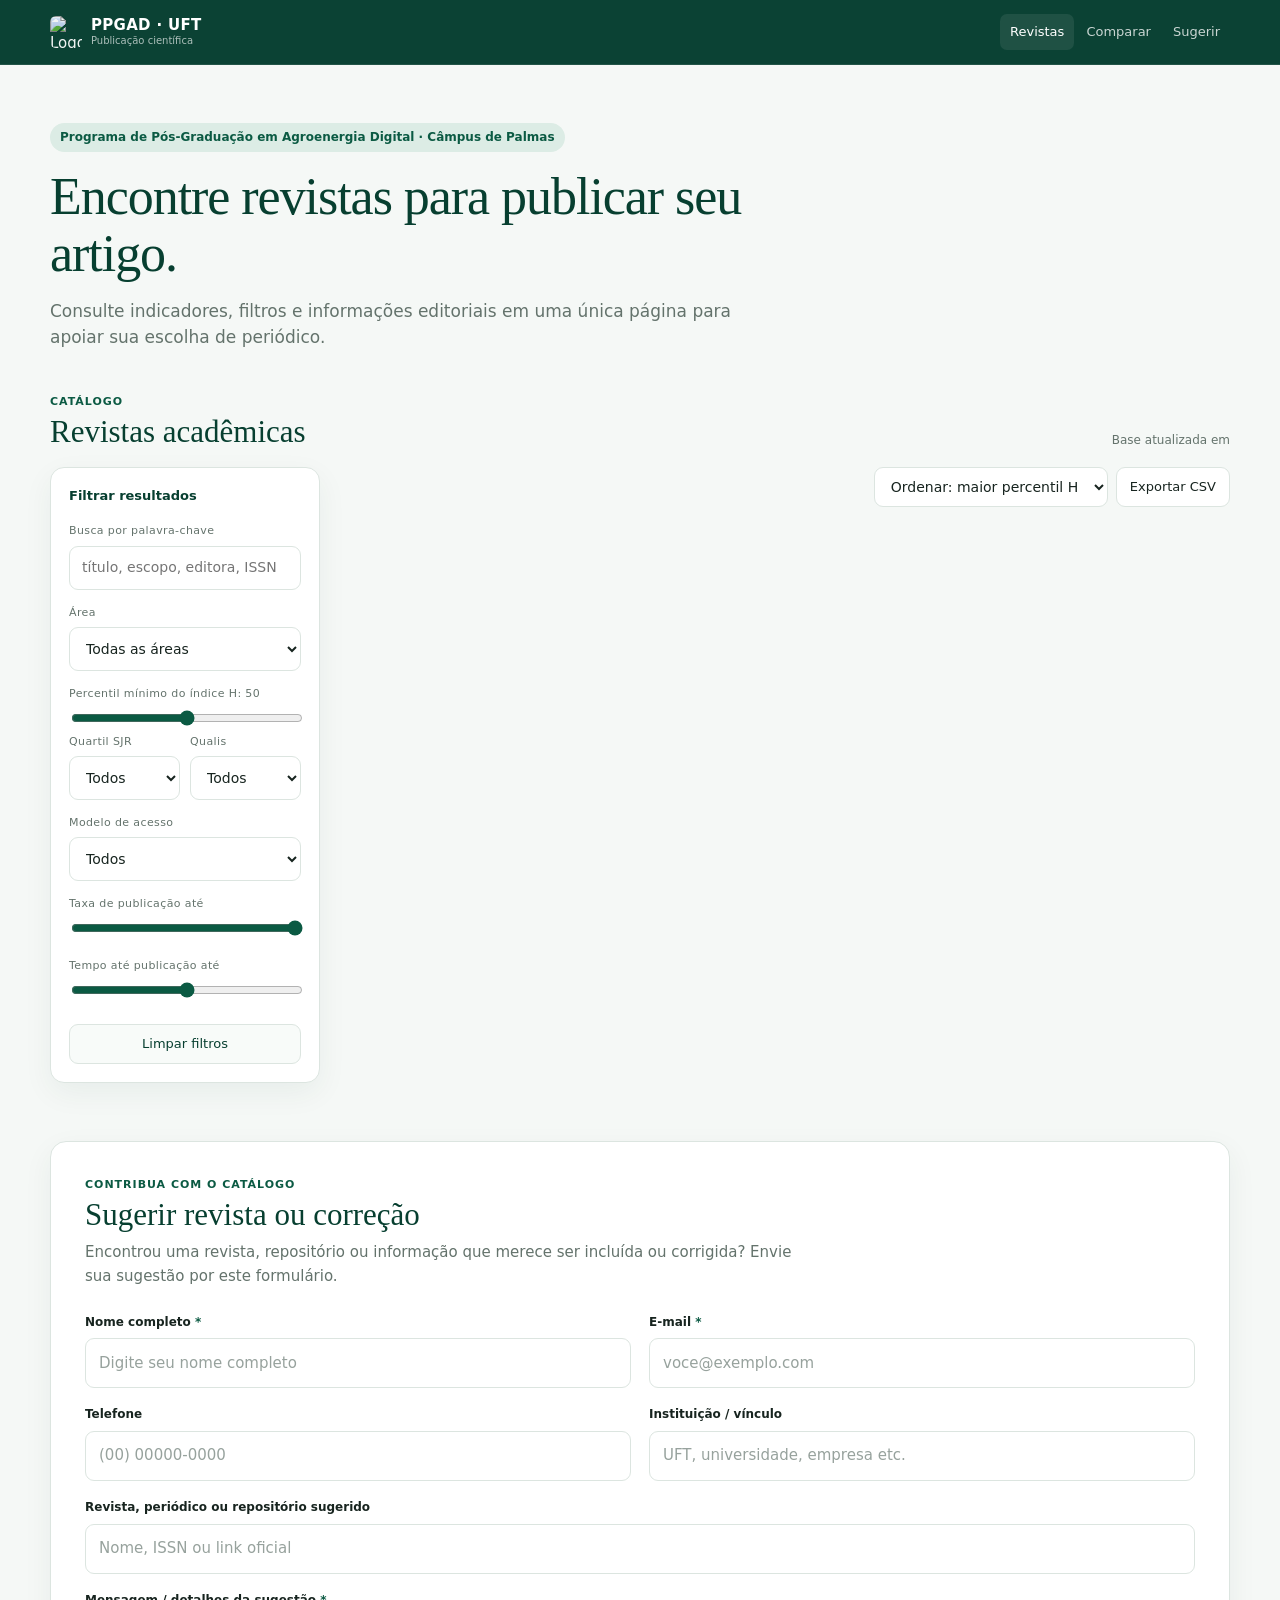
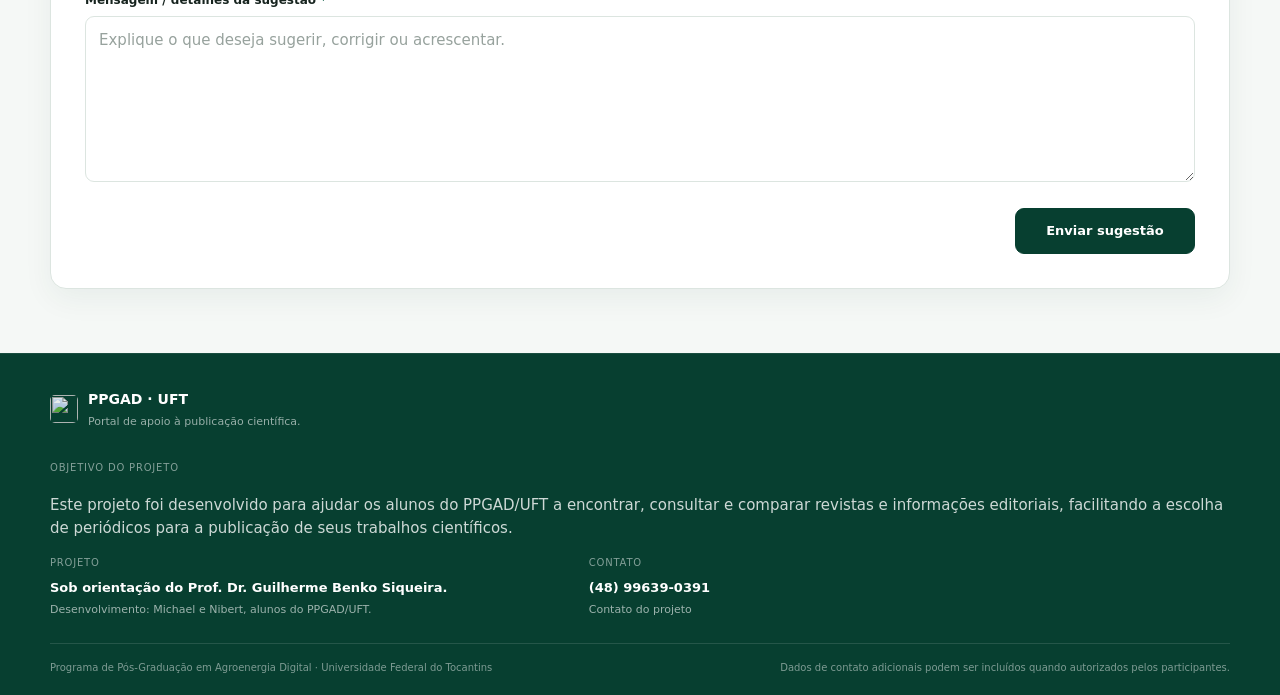
==== commit ef6489b9: "Adiciona objetivo do projeto ao rodapé" ====
--- a/index.html
+++ b/index.html
@@ -167,6 +167,11 @@
       </div>
     </div>
 
+    <div class="footer-objective">
+      <span class="footer-label">Objetivo do projeto</span>
+      <p>Este projeto foi desenvolvido para ajudar os alunos do PPGAD/UFT a encontrar, consultar e comparar revistas e informações editoriais, facilitando a escolha de periódicos para a publicação de seus trabalhos científicos.</p>
+    </div>
+
     <div class="footer-columns">
       <section class="footer-project">
         <span class="footer-label">Projeto</span>
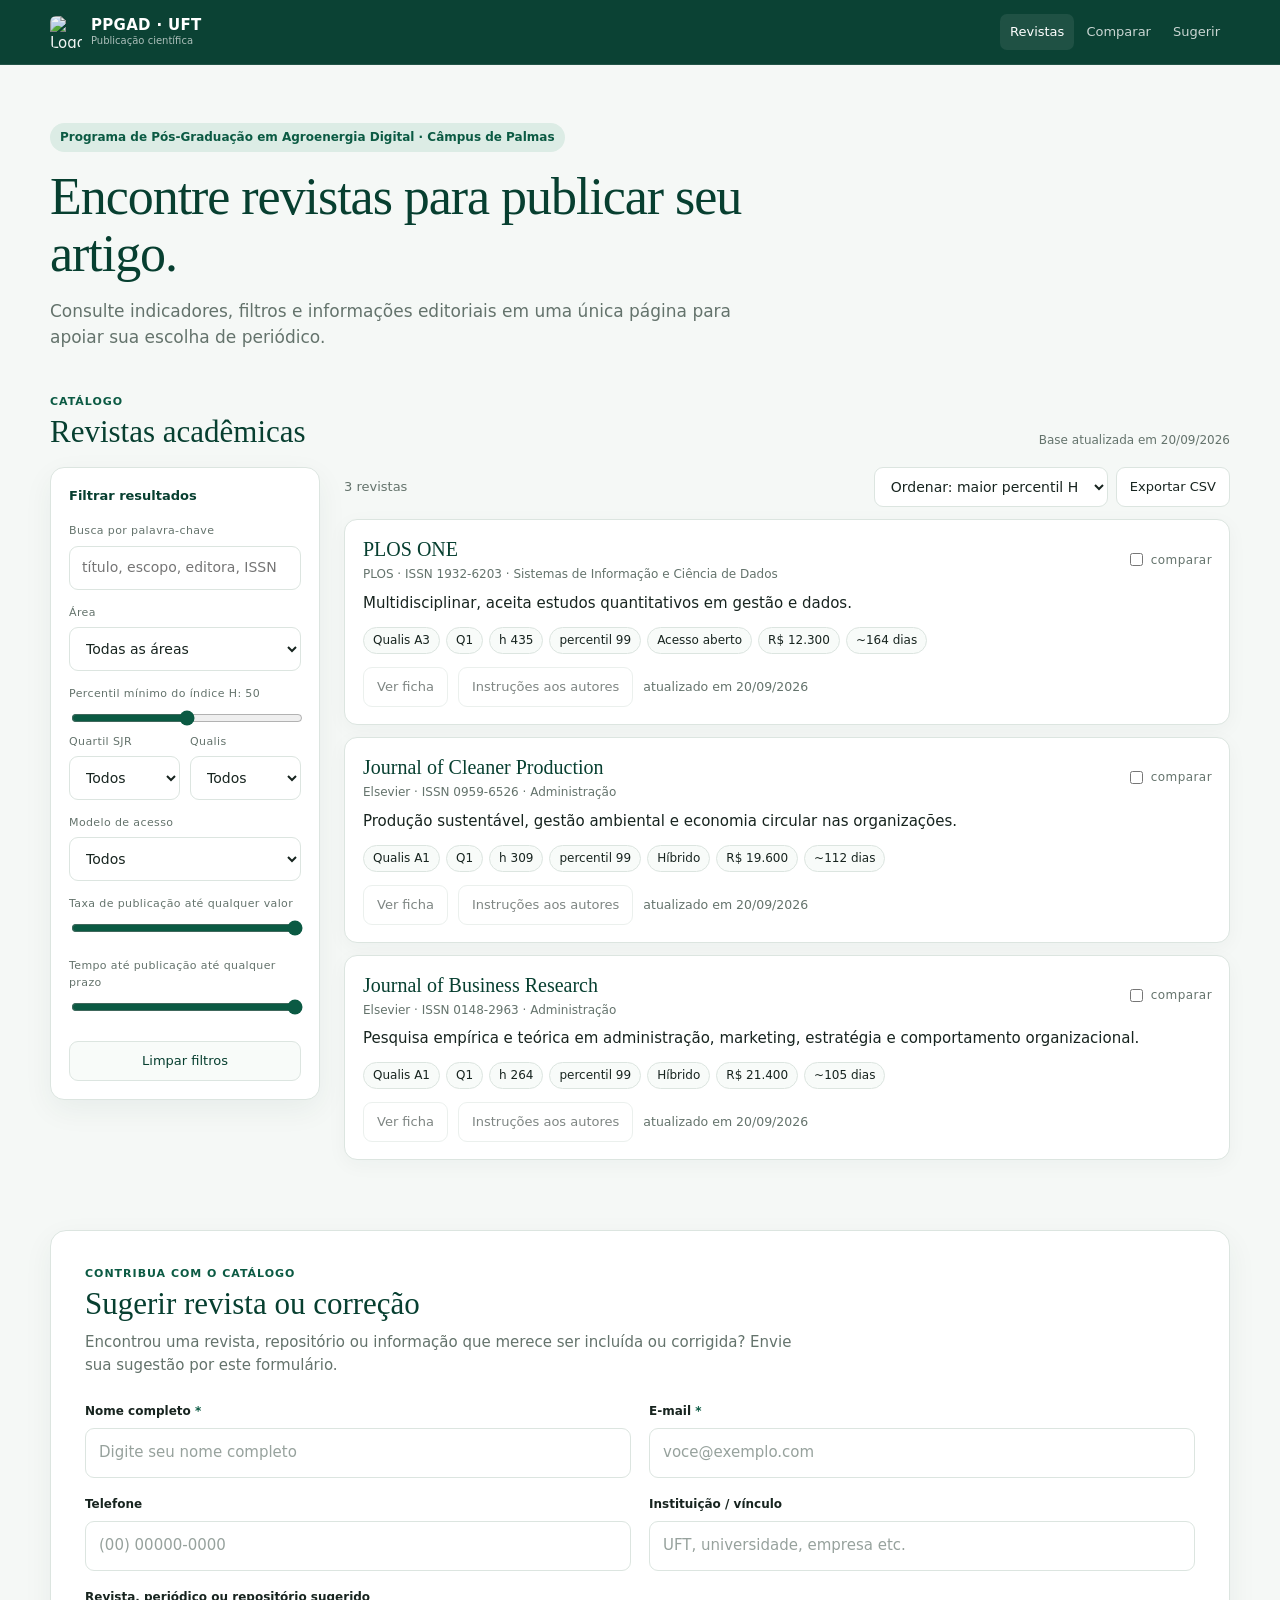
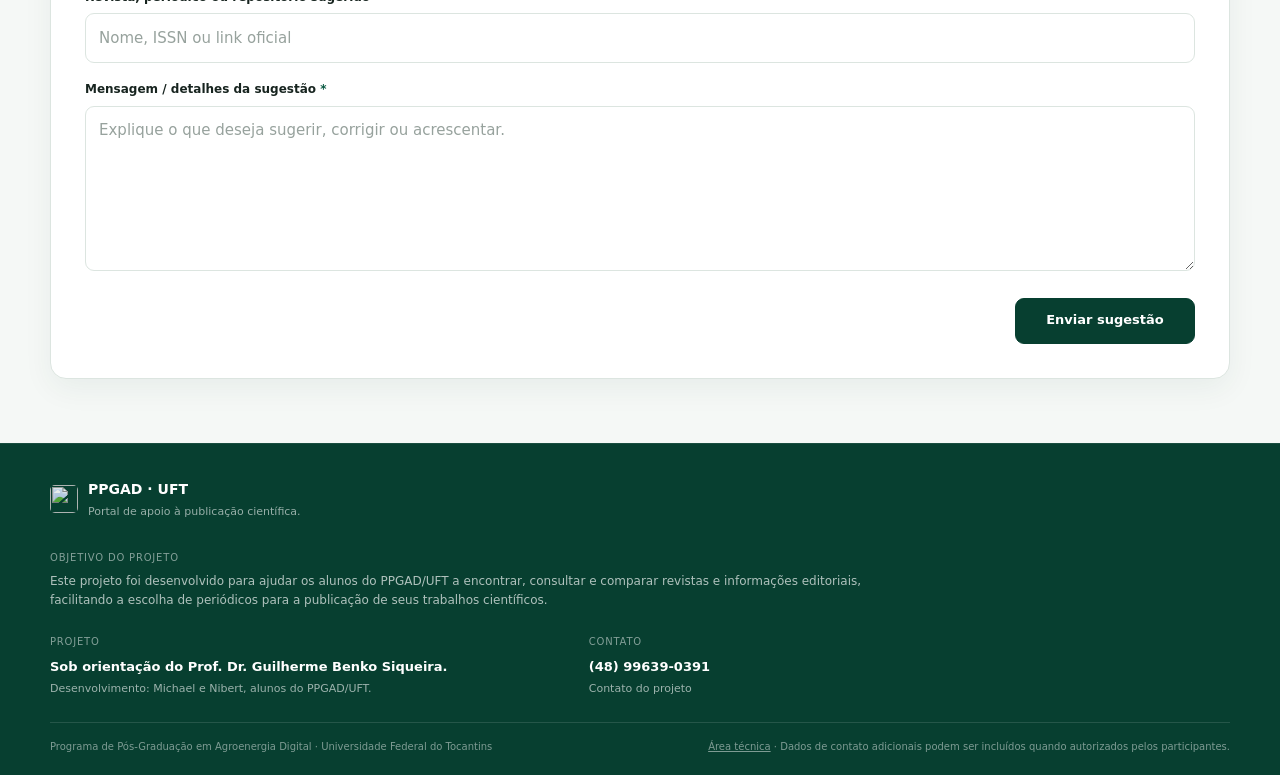
==== commit c5085780: "Adiciona acesso discreto à área técnica no rodapé" ====
--- a/index.html
+++ b/index.html
@@ -188,11 +188,11 @@
 
     <div class="footer-bottom">
       <span>Programa de Pós-Graduação em Agroenergia Digital · Universidade Federal do Tocantins</span>
-      <span>Dados de contato adicionais podem ser incluídos quando autorizados pelos participantes.</span>
+      <span><a class="technical-access" href="acesso.html">Área técnica</a> · Dados de contato adicionais podem ser incluídos quando autorizados pelos participantes.</span>
     </div>
   </div>
 </footer>
 
-<script type="module" src="assets/js/app.js?v=20260925"></script>
+<script type="module" src="assets/js/app.js?v=20260925b"></script>
 </body>
 </html>
--- a/assets/css/style.css
+++ b/assets/css/style.css
@@ -381,6 +381,16 @@
   opacity:.9;
 }
 .footer-brand strong{font-size:14px;color:#fff}
+.footer-objective{
+  max-width:820px;
+  padding:0 0 24px;
+}
+.footer-objective p{
+  margin:4px 0 0;
+  color:rgba(255,255,255,.68);
+  font-size:12px;
+  line-height:1.6;
+}
 .footer-brand p{margin:2px 0 0;font-size:11px;color:rgba(255,255,255,.58)}
 .footer-columns{
   display:grid;
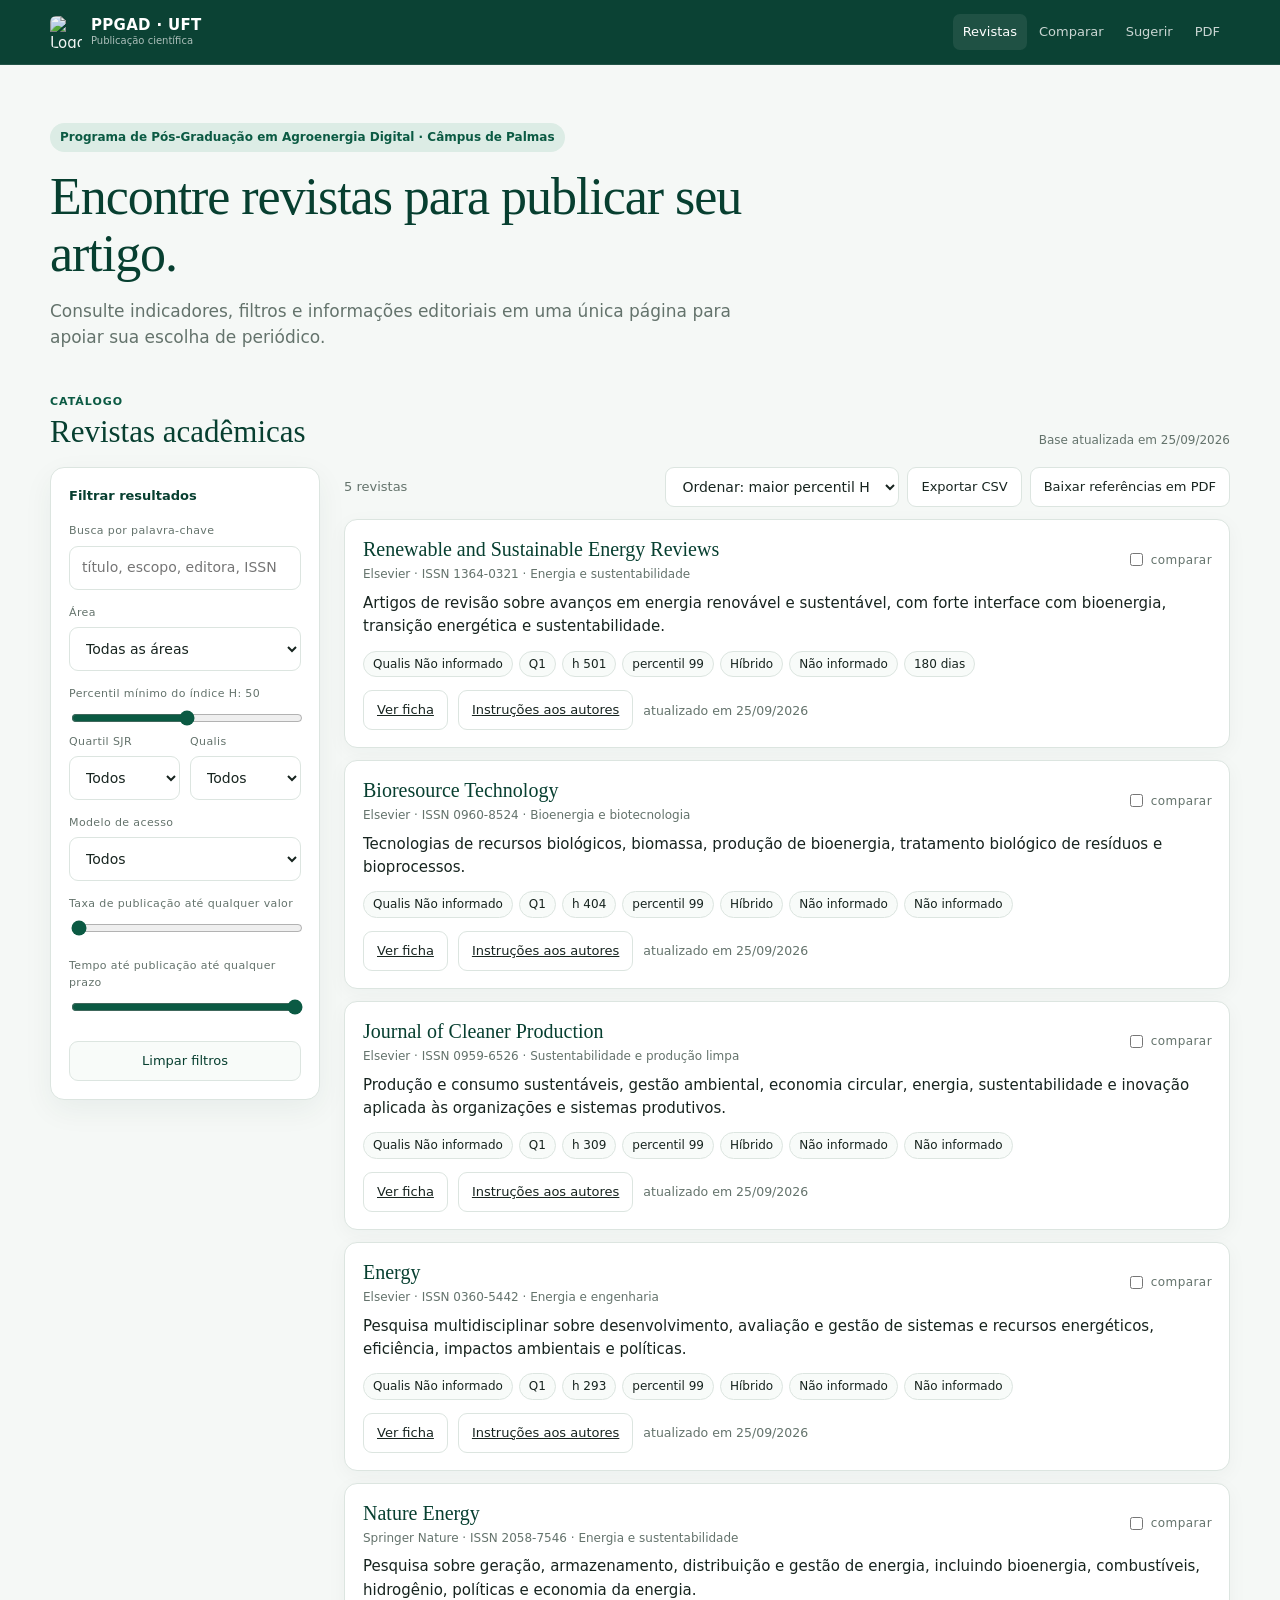
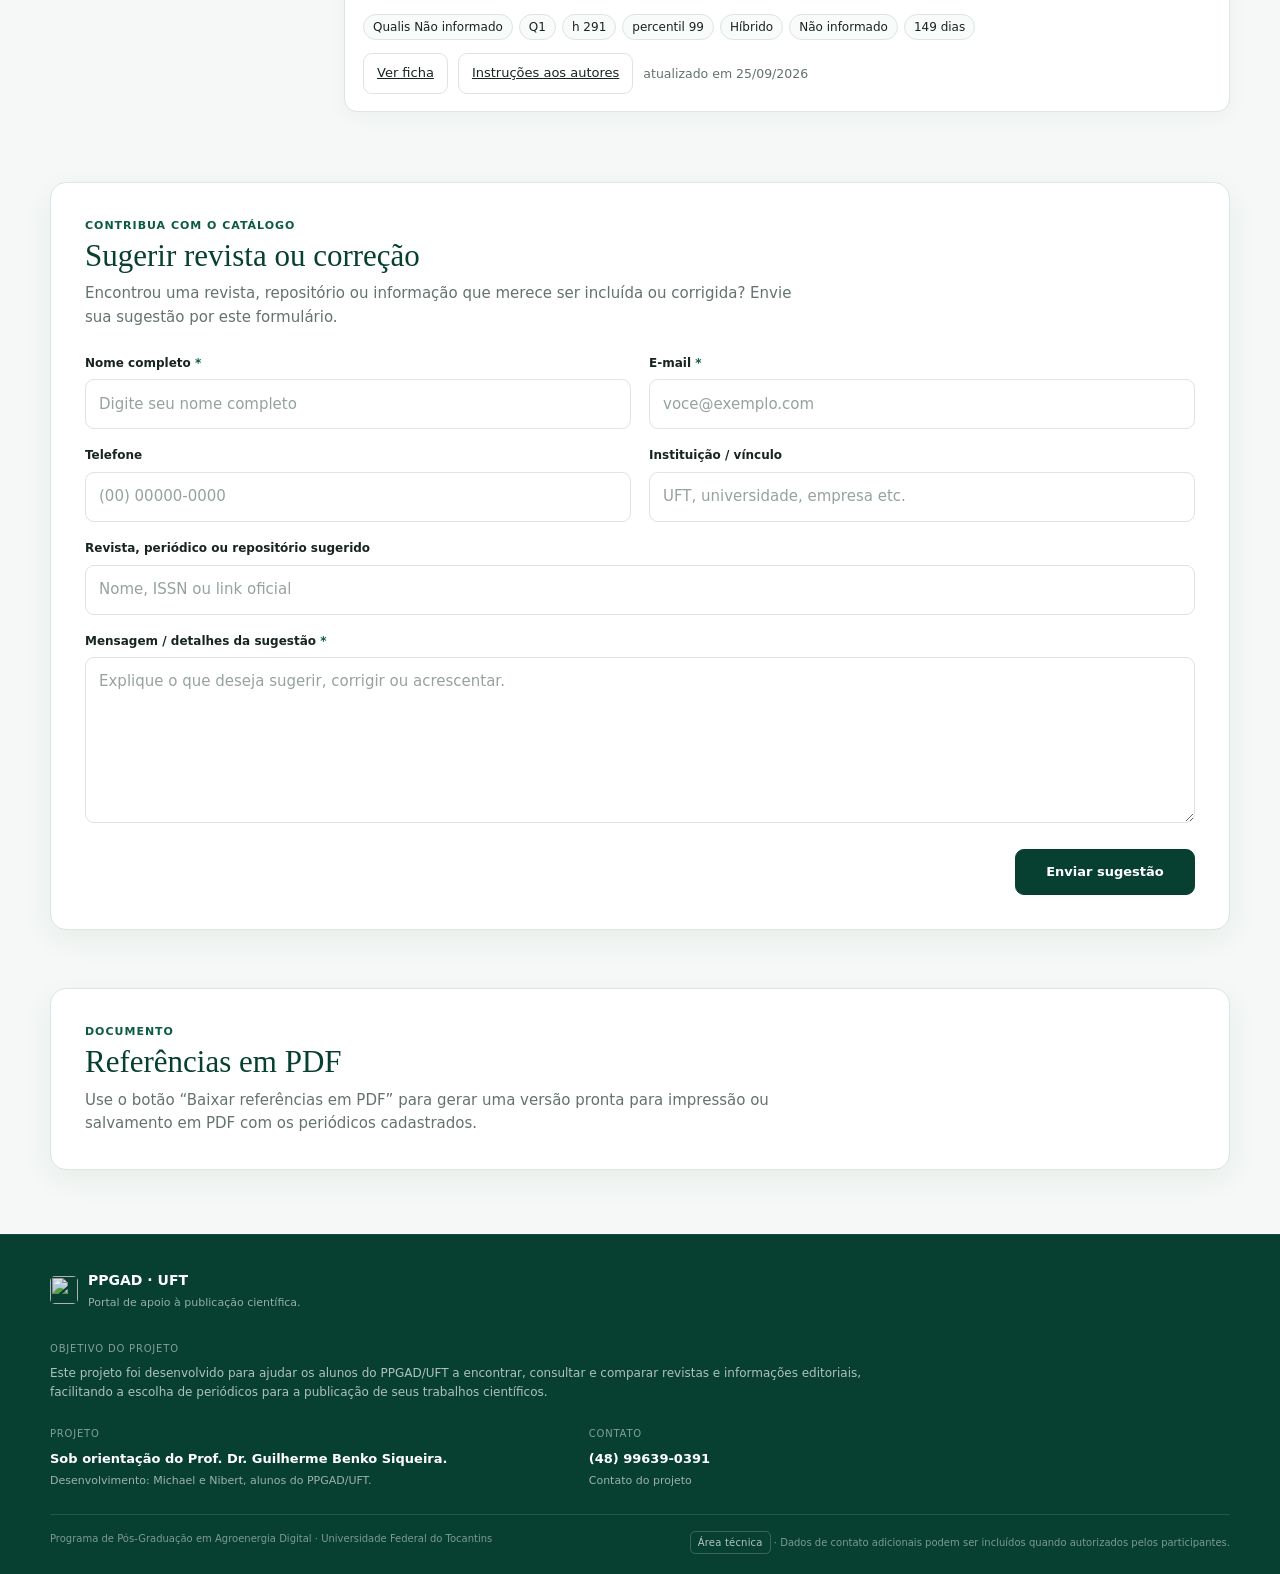
==== commit d1e754a9: "Adiciona acesso rápido às referências em PDF" ====
--- a/index.html
+++ b/index.html
@@ -1,198 +1,35 @@
 <!DOCTYPE html>
 <html lang="pt-BR">
 <head>
-<meta charset="utf-8">
-<meta name="viewport" content="width=device-width, initial-scale=1">
+<meta charset="utf-8"><meta name="viewport" content="width=device-width, initial-scale=1">
 <title>PPGAD UFT | Revistas e Repositórios</title>
 <meta name="description" content="Portal de apoio à publicação científica do Programa de Pós-Graduação em Agroenergia Digital da UFT.">
 <link rel="stylesheet" href="assets/css/style.css">
 </head>
 <body>
-
-<header class="site-header">
-  <div class="header-inner">
-    <a class="brand-lockup" href="#inicio" aria-label="PPGAD UFT — início">
-      <img class="ppgad-logo" src="https://docs.uft.edu.br/share/proxy/alfresco-noauth/api/internal/shared/node/UI5_A5t5TrCZ39Srrs4OSQ/content/PPGAD_Sigla.png" alt="Logotipo do Programa de Pós-Graduação em Agroenergia Digital — PPGAD">
-      <span class="brand-text">
-        <strong>PPGAD · UFT</strong>
-        <small>Publicação científica</small>
-      </span>
-    </a>
-    <nav aria-label="Navegação principal">
-      <a href="#revistas" class="on">Revistas</a>
-      <a href="#comparar">Comparar</a>
-      <a href="#sugerir">Sugerir</a>
-    </nav>
-  </div>
-</header>
-
+<header class="site-header"><div class="header-inner">
+<a class="brand-lockup" href="#inicio" aria-label="PPGAD UFT — início"><img class="ppgad-logo" src="https://docs.uft.edu.br/share/proxy/alfresco-noauth/api/internal/shared/node/UI5_A5t5TrCZ39Srrs4OSQ/content/PPGAD_Sigla.png" alt="Logotipo do Programa de Pós-Graduação em Agroenergia Digital — PPGAD"><span class="brand-text"><strong>PPGAD · UFT</strong><small>Publicação científica</small></span></a>
+<nav aria-label="Navegação principal"><a href="#revistas" class="on">Revistas</a><a href="#comparar">Comparar</a><a href="#sugerir">Sugerir</a><a href="#pdf">PDF</a></nav>
+</div></header>
 <main id="inicio">
-  <section class="intro">
-    <div class="program-kicker">Programa de Pós-Graduação em Agroenergia Digital · Câmpus de Palmas</div>
-    <h1>Encontre revistas para publicar seu artigo.</h1>
-    <p class="lead">Consulte indicadores, filtros e informações editoriais em uma única página para apoiar sua escolha de periódico.</p>
-  </section>
-
-  <section class="catalog-section" id="revistas" aria-labelledby="titulo-revistas">
-    <div class="section-heading">
-      <div>
-        <span class="eyebrow">Catálogo</span>
-        <h2 id="titulo-revistas">Revistas acadêmicas</h2>
-      </div>
-      <span class="data-note">Base atualizada em <span id="base-data"></span></span>
-    </div>
-
-    <div class="layout">
-      <aside aria-label="Filtros">
-        <div class="filter-title">Filtrar resultados</div>
-
-        <label for="q">Busca por palavra-chave</label>
-        <input type="text" id="q" placeholder="título, escopo, editora, ISSN">
-
-        <label for="area">Área</label>
-        <select id="area"><option value="">Todas as áreas</option></select>
-
-        <label for="perc">Percentil mínimo do índice H: <span id="perc-v">50</span></label>
-        <input type="range" id="perc" min="0" max="100" value="50">
-
-        <div class="two">
-          <div>
-            <label for="sjr">Quartil SJR</label>
-            <select id="sjr">
-              <option value="">Todos</option>
-              <option>Q1</option><option>Q2</option><option>Q3</option><option>Q4</option>
-            </select>
-          </div>
-          <div>
-            <label for="qualis">Qualis</label>
-            <select id="qualis"><option value="">Todos</option></select>
-          </div>
-        </div>
-
-        <label for="acesso">Modelo de acesso</label>
-        <select id="acesso"><option value="">Todos</option></select>
-
-        <label for="taxa">Taxa de publicação até <span id="taxa-v"></span></label>
-        <input type="range" id="taxa" min="0" step="100">
-
-        <label for="dias">Tempo até publicação até <span id="dias-v"></span></label>
-        <input type="range" id="dias" min="0" step="1">
-
-        <button type="button" id="limpar" class="filter-clear">Limpar filtros</button>
-      </aside>
-
-      <section aria-live="polite">
-        <div class="bar">
-          <span id="count"></span>
-          <div class="bar-actions">
-            <select id="ord" aria-label="Ordenar">
-              <option value="h">Ordenar: maior percentil H</option>
-              <option value="nome">Ordenar: nome (A–Z)</option>
-              <option value="taxa">Ordenar: menor taxa</option>
-              <option value="dias">Ordenar: menor prazo</option>
-            </select>
-            <button type="button" id="csv">Exportar CSV</button>
-          </div>
-        </div>
-        <div id="lista"></div>
-      </section>
-    </div>
-  </section>
-
-  <section class="compare-section" id="comparar" aria-labelledby="titulo-comparar">
-    <div class="section-heading">
-      <div>
-        <span class="eyebrow">Análise</span>
-        <h2 id="titulo-comparar">Comparar revistas</h2>
-      </div>
-      <span class="section-help">Selecione revistas no catálogo para comparar.</span>
-    </div>
-    <div class="scroll" id="cmp-tabela"></div>
-  </section>
-
-  <section id="sugerir" class="suggest-section" aria-labelledby="sugerir-titulo">
-    <div class="suggest-header">
-      <span class="eyebrow">Contribua com o catálogo</span>
-      <h2 id="sugerir-titulo">Sugerir revista ou correção</h2>
-      <p>Encontrou uma revista, repositório ou informação que merece ser incluída ou corrigida? Envie sua sugestão por este formulário.</p>
-    </div>
-
-    <form class="suggest-form" action="https://formsubmit.co/mdqmichael@gmail.com" method="POST">
-      <input type="hidden" name="_subject" value="Sugestão para o portal PPGAD UFT">
-      <input type="hidden" name="_template" value="table">
-      <input type="hidden" name="_captcha" value="true">
-      <input type="hidden" name="_next" value="https://agroenergia.github.io/UFT/">
-
-      <div class="suggest-grid">
-        <div class="field">
-          <label for="nome">Nome completo <span>*</span></label>
-          <input id="nome" name="nome" type="text" required autocomplete="name" placeholder="Digite seu nome completo">
-        </div>
-        <div class="field">
-          <label for="email">E-mail <span>*</span></label>
-          <input id="email" name="email" type="email" required autocomplete="email" placeholder="voce@exemplo.com">
-        </div>
-        <div class="field">
-          <label for="telefone">Telefone</label>
-          <input id="telefone" name="telefone" type="tel" autocomplete="tel" placeholder="(00) 00000-0000">
-        </div>
-        <div class="field">
-          <label for="instituicao">Instituição / vínculo</label>
-          <input id="instituicao" name="instituicao" type="text" placeholder="UFT, universidade, empresa etc.">
-        </div>
-        <div class="field field-full">
-          <label for="revista">Revista, periódico ou repositório sugerido</label>
-          <input id="revista" name="revista" type="text" placeholder="Nome, ISSN ou link oficial">
-        </div>
-        <div class="field field-full">
-          <label for="mensagem">Mensagem / detalhes da sugestão <span>*</span></label>
-          <textarea id="mensagem" name="mensagem" rows="6" required placeholder="Explique o que deseja sugerir, corrigir ou acrescentar."></textarea>
-        </div>
-      </div>
-
-      <div class="suggest-actions">
-        <button type="submit" class="primary suggest-submit">Enviar sugestão</button>
-      </div>
-    </form>
-  </section>
+<section class="intro"><div class="program-kicker">Programa de Pós-Graduação em Agroenergia Digital · Câmpus de Palmas</div><h1>Encontre revistas para publicar seu artigo.</h1><p class="lead">Consulte indicadores, filtros e informações editoriais em uma única página para apoiar sua escolha de periódico.</p></section>
+<section class="catalog-section" id="revistas" aria-labelledby="titulo-revistas"><div class="section-heading"><div><span class="eyebrow">Catálogo</span><h2 id="titulo-revistas">Revistas acadêmicas</h2></div><span class="data-note">Base atualizada em <span id="base-data"></span></span></div>
+<div class="layout"><aside aria-label="Filtros"><div class="filter-title">Filtrar resultados</div>
+<label for="q">Busca por palavra-chave</label><input type="text" id="q" placeholder="título, escopo, editora, ISSN">
+<label for="area">Área</label><select id="area"><option value="">Todas as áreas</option></select>
+<label for="perc">Percentil mínimo do índice H: <span id="perc-v">50</span></label><input type="range" id="perc" min="0" max="100" value="50">
+<div class="two"><div><label for="sjr">Quartil SJR</label><select id="sjr"><option value="">Todos</option><option>Q1</option><option>Q2</option><option>Q3</option><option>Q4</option></select></div><div><label for="qualis">Qualis</label><select id="qualis"><option value="">Todos</option></select></div></div>
+<label for="acesso">Modelo de acesso</label><select id="acesso"><option value="">Todos</option></select>
+<label for="taxa">Taxa de publicação até <span id="taxa-v"></span></label><input type="range" id="taxa" min="0" step="100">
+<label for="dias">Tempo até publicação até <span id="dias-v"></span></label><input type="range" id="dias" min="0" step="1">
+<button type="button" id="limpar" class="filter-clear">Limpar filtros</button></aside>
+<section aria-live="polite"><div class="bar"><span id="count"></span><div class="bar-actions"><select id="ord" aria-label="Ordenar"><option value="h">Ordenar: maior percentil H</option><option value="nome">Ordenar: nome (A–Z)</option><option value="taxa">Ordenar: menor taxa</option><option value="dias">Ordenar: menor prazo</option></select><button type="button" id="csv">Exportar CSV</button><button type="button" id="pdf">Baixar referências em PDF</button></div></div><div id="lista"></div></section></div></section>
+<section class="compare-section" id="comparar" aria-labelledby="titulo-comparar"><div class="section-heading"><div><span class="eyebrow">Análise</span><h2 id="titulo-comparar">Comparar revistas</h2></div><span class="section-help">Selecione revistas no catálogo para comparar.</span></div><div class="scroll" id="cmp-tabela"></div></section>
+<section id="sugerir" class="suggest-section" aria-labelledby="sugerir-titulo"><div class="suggest-header"><span class="eyebrow">Contribua com o catálogo</span><h2 id="sugerir-titulo">Sugerir revista ou correção</h2><p>Encontrou uma revista, repositório ou informação que merece ser incluída ou corrigida? Envie sua sugestão por este formulário.</p></div>
+<form class="suggest-form" action="https://formsubmit.co/mdqmichael@gmail.com" method="POST"><input type="hidden" name="_subject" value="Sugestão para o portal PPGAD UFT"><input type="hidden" name="_template" value="table"><input type="hidden" name="_captcha" value="true"><input type="hidden" name="_next" value="https://agroenergia.github.io/UFT/">
+<div class="suggest-grid"><div class="field"><label for="nome">Nome completo <span>*</span></label><input id="nome" name="nome" type="text" required autocomplete="name" placeholder="Digite seu nome completo"></div><div class="field"><label for="email">E-mail <span>*</span></label><input id="email" name="email" type="email" required autocomplete="email" placeholder="voce@exemplo.com"></div><div class="field"><label for="telefone">Telefone</label><input id="telefone" name="telefone" type="tel" autocomplete="tel" placeholder="(00) 00000-0000"></div><div class="field"><label for="instituicao">Instituição / vínculo</label><input id="instituicao" name="instituicao" type="text" placeholder="UFT, universidade, empresa etc."></div><div class="field field-full"><label for="revista">Revista, periódico ou repositório sugerido</label><input id="revista" name="revista" type="text" placeholder="Nome, ISSN ou link oficial"></div><div class="field field-full"><label for="mensagem">Mensagem / detalhes da sugestão <span>*</span></label><textarea id="mensagem" name="mensagem" rows="6" required placeholder="Explique o que deseja sugerir, corrigir ou acrescentar."></textarea></div></div><div class="suggest-actions"><button type="submit" class="primary suggest-submit">Enviar sugestão</button></div></form></section>
+<section id="pdf" class="suggest-section"><div class="suggest-header"><span class="eyebrow">Documento</span><h2>Referências em PDF</h2><p>Use o botão “Baixar referências em PDF” para gerar uma versão pronta para impressão ou salvamento em PDF com os periódicos cadastrados.</p></div></section>
 </main>
-
-<footer class="site-footer">
-  <div class="footer-inner">
-    <div class="footer-brand">
-      <img class="footer-logo" src="https://docs.uft.edu.br/share/proxy/alfresco-noauth/api/internal/shared/node/UI5_A5t5TrCZ39Srrs4OSQ/content/PPGAD_Sigla.png" alt="" aria-hidden="true">
-      <div>
-        <strong>PPGAD · UFT</strong>
-        <p>Portal de apoio à publicação científica.</p>
-      </div>
-    </div>
-
-    <div class="footer-objective">
-      <span class="footer-label">Objetivo do projeto</span>
-      <p>Este projeto foi desenvolvido para ajudar os alunos do PPGAD/UFT a encontrar, consultar e comparar revistas e informações editoriais, facilitando a escolha de periódicos para a publicação de seus trabalhos científicos.</p>
-    </div>
-
-    <div class="footer-columns">
-      <section class="footer-project">
-        <span class="footer-label">Projeto</span>
-        <strong>Sob orientação do Prof. Dr. Guilherme Benko Siqueira.</strong>
-        <small>Desenvolvimento: Michael e Nibert, alunos do PPGAD/UFT.</small>
-      </section>
-
-      <section>
-        <span class="footer-label">Contato</span>
-        <a href="tel:+5548996390391">(48) 99639-0391</a>
-        <small>Contato do projeto</small>
-      </section>
-    </div>
-
-    <div class="footer-bottom">
-      <span>Programa de Pós-Graduação em Agroenergia Digital · Universidade Federal do Tocantins</span>
-      <span><a class="technical-access" href="acesso.html">Área técnica</a> · Dados de contato adicionais podem ser incluídos quando autorizados pelos participantes.</span>
-    </div>
-  </div>
-</footer>
-
-<script type="module" src="assets/js/app.js?v=20260925b"></script>
-</body>
-</html>+<footer class="site-footer"><div class="footer-inner"><div class="footer-brand"><img class="footer-logo" src="https://docs.uft.edu.br/share/proxy/alfresco-noauth/api/internal/shared/node/UI5_A5t5TrCZ39Srrs4OSQ/content/PPGAD_Sigla.png" alt="" aria-hidden="true"><div><strong>PPGAD · UFT</strong><p>Portal de apoio à publicação científica.</p></div></div><div class="footer-objective"><span class="footer-label">Objetivo do projeto</span><p>Este projeto foi desenvolvido para ajudar os alunos do PPGAD/UFT a encontrar, consultar e comparar revistas e informações editoriais, facilitando a escolha de periódicos para a publicação de seus trabalhos científicos.</p></div><div class="footer-columns"><section class="footer-project"><span class="footer-label">Projeto</span><strong>Sob orientação do Prof. Dr. Guilherme Benko Siqueira.</strong><small>Desenvolvimento: Michael e Nibert, alunos do PPGAD/UFT.</small></section><section><span class="footer-label">Contato</span><a href="tel:+5548996390391">(48) 99639-0391</a><small>Contato do projeto</small></section></div><div class="footer-bottom"><span>Programa de Pós-Graduação em Agroenergia Digital · Universidade Federal do Tocantins</span><span><a class="technical-access" href="acesso.html">Área técnica</a> · Dados de contato adicionais podem ser incluídos quando autorizados pelos participantes.</span></div></div></footer>
+<script type="module" src="assets/js/app.js?v=20260925c"></script>
+</body></html>
--- a/assets/css/style.css
+++ b/assets/css/style.css
@@ -422,6 +422,22 @@
   color:rgba(255,255,255,.6);
   font-size:11px;
 }
+.technical-access{
+  display:inline-block;
+  color:rgba(255,255,255,.7);
+  text-decoration:none;
+  padding:3px 7px;
+  border:1px solid rgba(255,255,255,.2);
+  border-radius:5px;
+  font-size:10px;
+  letter-spacing:.02em;
+}
+.technical-access:hover{
+  color:#fff;
+  border-color:rgba(255,255,255,.45);
+  background:rgba(255,255,255,.06);
+}
+
 .footer-bottom{
   display:flex;
   justify-content:space-between;
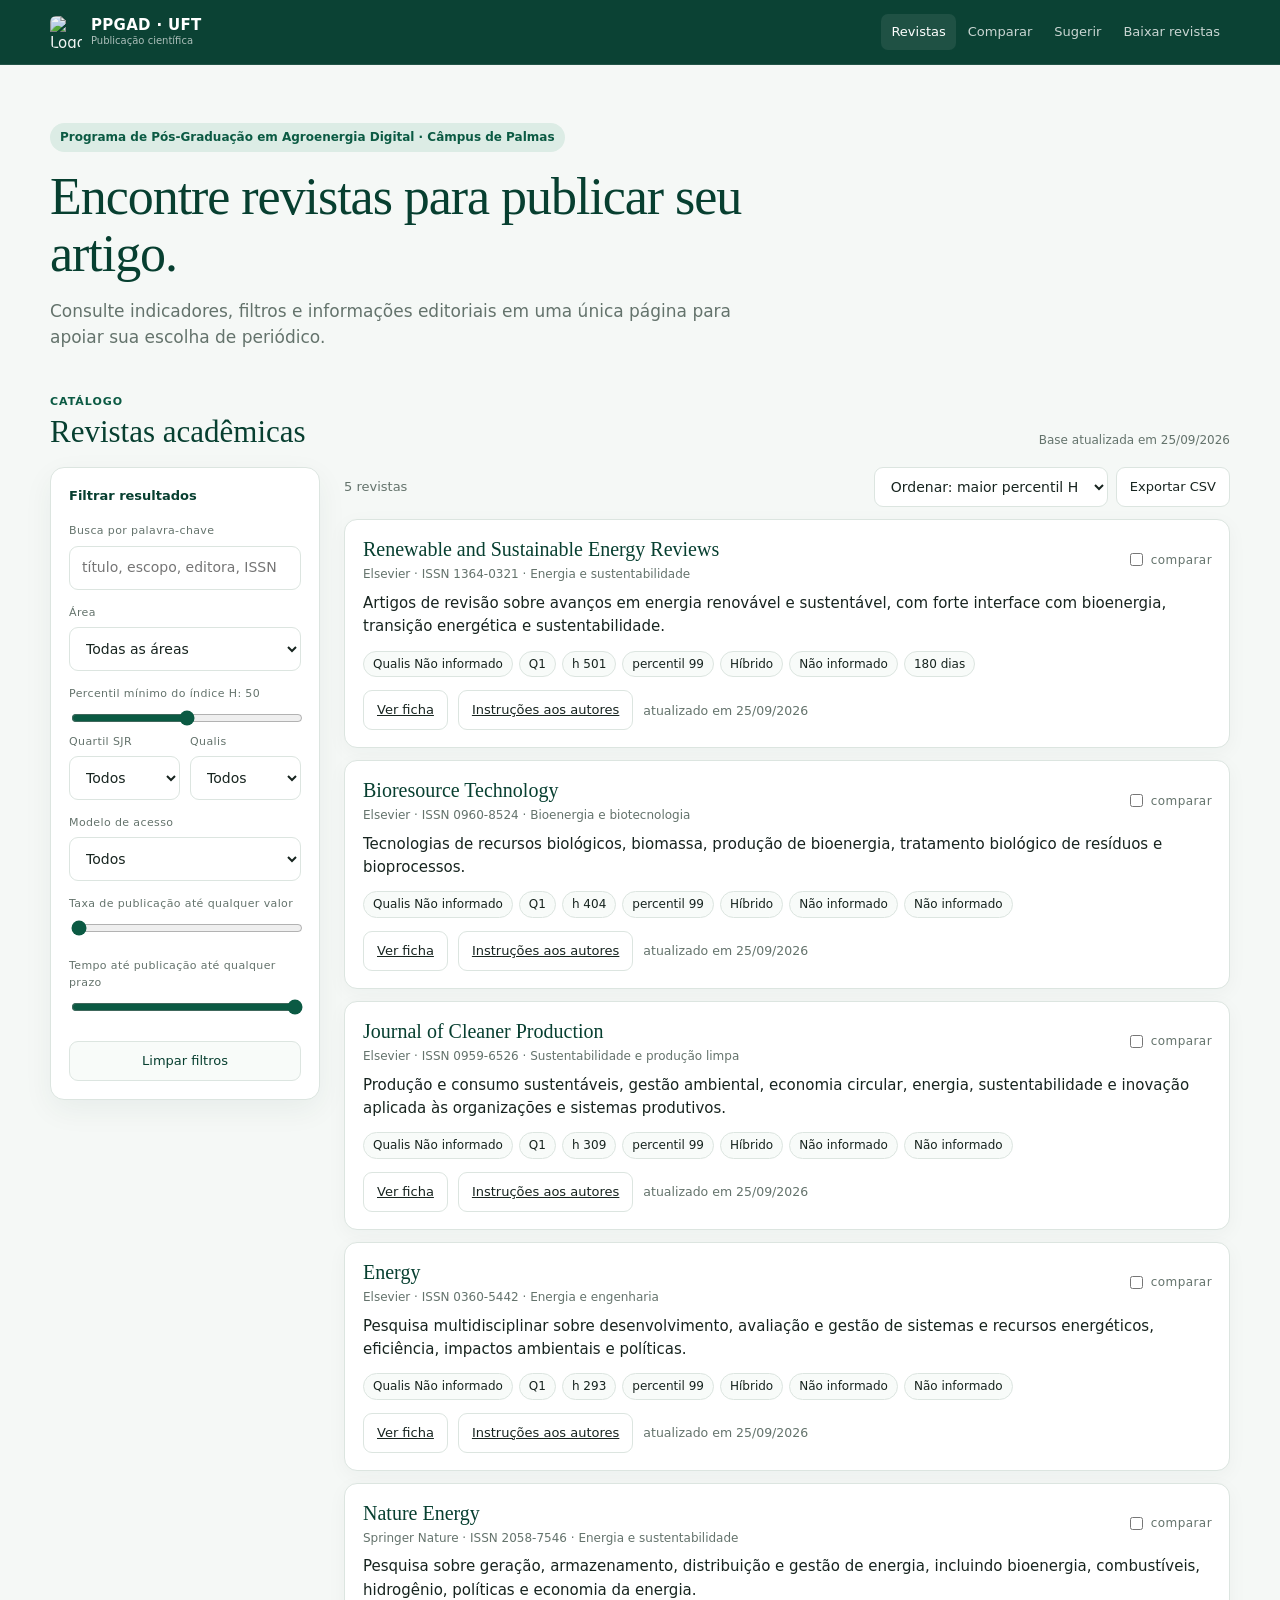
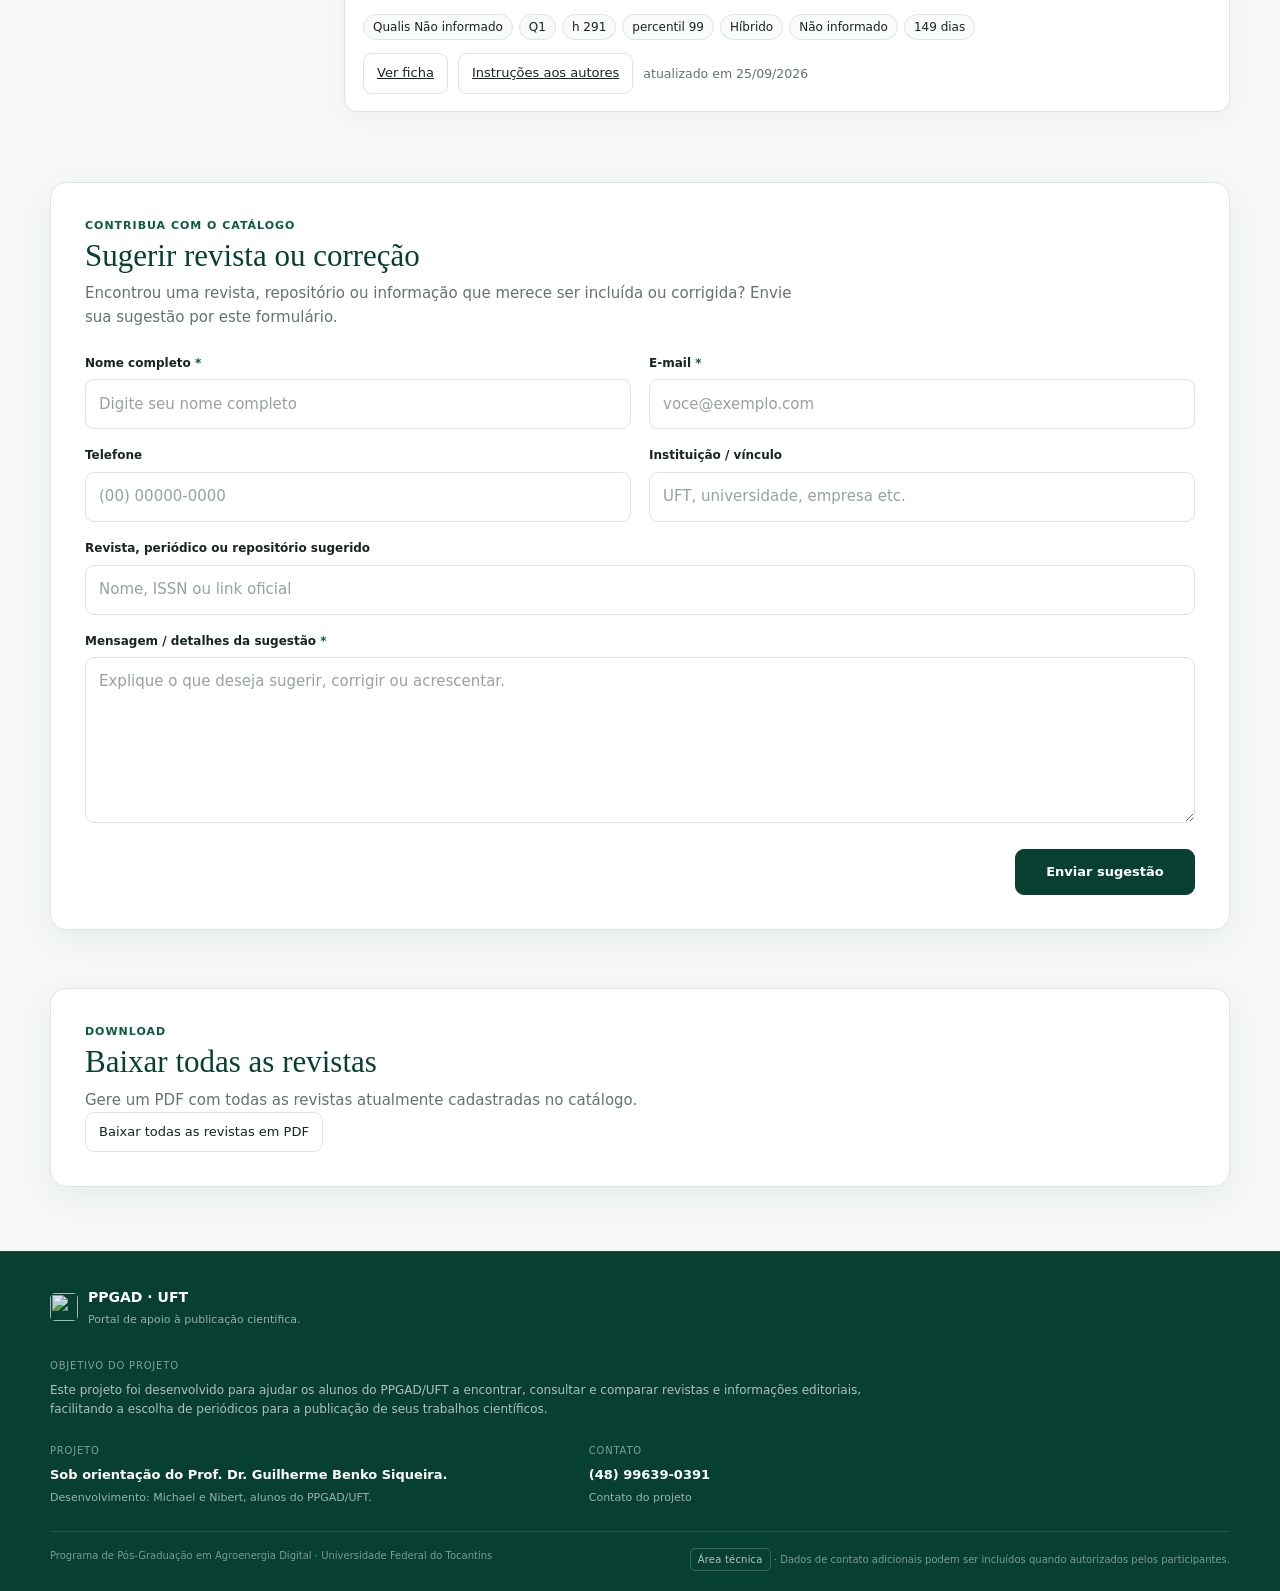
==== commit ff139d29: "Coloca botão Baixar todas as revistas no menu" ====
--- a/index.html
+++ b/index.html
@@ -9,7 +9,7 @@
 <body>
 <header class="site-header"><div class="header-inner">
 <a class="brand-lockup" href="#inicio" aria-label="PPGAD UFT — início"><img class="ppgad-logo" src="https://docs.uft.edu.br/share/proxy/alfresco-noauth/api/internal/shared/node/UI5_A5t5TrCZ39Srrs4OSQ/content/PPGAD_Sigla.png" alt="Logotipo do Programa de Pós-Graduação em Agroenergia Digital — PPGAD"><span class="brand-text"><strong>PPGAD · UFT</strong><small>Publicação científica</small></span></a>
-<nav aria-label="Navegação principal"><a href="#revistas" class="on">Revistas</a><a href="#comparar">Comparar</a><a href="#sugerir">Sugerir</a><a href="#pdf">PDF</a></nav>
+<nav aria-label="Navegação principal"><a href="#revistas" class="on">Revistas</a><a href="#comparar">Comparar</a><a href="#sugerir">Sugerir</a><a href="#pdf">Baixar revistas</a></nav>
 </div></header>
 <main id="inicio">
 <section class="intro"><div class="program-kicker">Programa de Pós-Graduação em Agroenergia Digital · Câmpus de Palmas</div><h1>Encontre revistas para publicar seu artigo.</h1><p class="lead">Consulte indicadores, filtros e informações editoriais em uma única página para apoiar sua escolha de periódico.</p></section>
@@ -23,13 +23,13 @@
 <label for="taxa">Taxa de publicação até <span id="taxa-v"></span></label><input type="range" id="taxa" min="0" step="100">
 <label for="dias">Tempo até publicação até <span id="dias-v"></span></label><input type="range" id="dias" min="0" step="1">
 <button type="button" id="limpar" class="filter-clear">Limpar filtros</button></aside>
-<section aria-live="polite"><div class="bar"><span id="count"></span><div class="bar-actions"><select id="ord" aria-label="Ordenar"><option value="h">Ordenar: maior percentil H</option><option value="nome">Ordenar: nome (A–Z)</option><option value="taxa">Ordenar: menor taxa</option><option value="dias">Ordenar: menor prazo</option></select><button type="button" id="csv">Exportar CSV</button><button type="button" id="pdf">Baixar referências em PDF</button></div></div><div id="lista"></div></section></div></section>
+<section aria-live="polite"><div class="bar"><span id="count"></span><div class="bar-actions"><select id="ord" aria-label="Ordenar"><option value="h">Ordenar: maior percentil H</option><option value="nome">Ordenar: nome (A–Z)</option><option value="taxa">Ordenar: menor taxa</option><option value="dias">Ordenar: menor prazo</option></select><button type="button" id="csv">Exportar CSV</button></div></div><div id="lista"></div></section></div></section>
 <section class="compare-section" id="comparar" aria-labelledby="titulo-comparar"><div class="section-heading"><div><span class="eyebrow">Análise</span><h2 id="titulo-comparar">Comparar revistas</h2></div><span class="section-help">Selecione revistas no catálogo para comparar.</span></div><div class="scroll" id="cmp-tabela"></div></section>
 <section id="sugerir" class="suggest-section" aria-labelledby="sugerir-titulo"><div class="suggest-header"><span class="eyebrow">Contribua com o catálogo</span><h2 id="sugerir-titulo">Sugerir revista ou correção</h2><p>Encontrou uma revista, repositório ou informação que merece ser incluída ou corrigida? Envie sua sugestão por este formulário.</p></div>
 <form class="suggest-form" action="https://formsubmit.co/mdqmichael@gmail.com" method="POST"><input type="hidden" name="_subject" value="Sugestão para o portal PPGAD UFT"><input type="hidden" name="_template" value="table"><input type="hidden" name="_captcha" value="true"><input type="hidden" name="_next" value="https://agroenergia.github.io/UFT/">
 <div class="suggest-grid"><div class="field"><label for="nome">Nome completo <span>*</span></label><input id="nome" name="nome" type="text" required autocomplete="name" placeholder="Digite seu nome completo"></div><div class="field"><label for="email">E-mail <span>*</span></label><input id="email" name="email" type="email" required autocomplete="email" placeholder="voce@exemplo.com"></div><div class="field"><label for="telefone">Telefone</label><input id="telefone" name="telefone" type="tel" autocomplete="tel" placeholder="(00) 00000-0000"></div><div class="field"><label for="instituicao">Instituição / vínculo</label><input id="instituicao" name="instituicao" type="text" placeholder="UFT, universidade, empresa etc."></div><div class="field field-full"><label for="revista">Revista, periódico ou repositório sugerido</label><input id="revista" name="revista" type="text" placeholder="Nome, ISSN ou link oficial"></div><div class="field field-full"><label for="mensagem">Mensagem / detalhes da sugestão <span>*</span></label><textarea id="mensagem" name="mensagem" rows="6" required placeholder="Explique o que deseja sugerir, corrigir ou acrescentar."></textarea></div></div><div class="suggest-actions"><button type="submit" class="primary suggest-submit">Enviar sugestão</button></div></form></section>
-<section id="pdf" class="suggest-section"><div class="suggest-header"><span class="eyebrow">Documento</span><h2>Referências em PDF</h2><p>Use o botão “Baixar referências em PDF” para gerar uma versão pronta para impressão ou salvamento em PDF com os periódicos cadastrados.</p></div></section>
+<section id="pdf" class="suggest-section"><div class="suggest-header"><span class="eyebrow">Download</span><h2>Baixar todas as revistas</h2><p>Gere um PDF com todas as revistas atualmente cadastradas no catálogo.</p><button type="button" id="pdf" class="primary">Baixar todas as revistas em PDF</button></div></section>
 </main>
 <footer class="site-footer"><div class="footer-inner"><div class="footer-brand"><img class="footer-logo" src="https://docs.uft.edu.br/share/proxy/alfresco-noauth/api/internal/shared/node/UI5_A5t5TrCZ39Srrs4OSQ/content/PPGAD_Sigla.png" alt="" aria-hidden="true"><div><strong>PPGAD · UFT</strong><p>Portal de apoio à publicação científica.</p></div></div><div class="footer-objective"><span class="footer-label">Objetivo do projeto</span><p>Este projeto foi desenvolvido para ajudar os alunos do PPGAD/UFT a encontrar, consultar e comparar revistas e informações editoriais, facilitando a escolha de periódicos para a publicação de seus trabalhos científicos.</p></div><div class="footer-columns"><section class="footer-project"><span class="footer-label">Projeto</span><strong>Sob orientação do Prof. Dr. Guilherme Benko Siqueira.</strong><small>Desenvolvimento: Michael e Nibert, alunos do PPGAD/UFT.</small></section><section><span class="footer-label">Contato</span><a href="tel:+5548996390391">(48) 99639-0391</a><small>Contato do projeto</small></section></div><div class="footer-bottom"><span>Programa de Pós-Graduação em Agroenergia Digital · Universidade Federal do Tocantins</span><span><a class="technical-access" href="acesso.html">Área técnica</a> · Dados de contato adicionais podem ser incluídos quando autorizados pelos participantes.</span></div></div></footer>
-<script type="module" src="assets/js/app.js?v=20260925c"></script>
+<script type="module" src="assets/js/app.js?v=20260925d"></script>
 </body></html>
